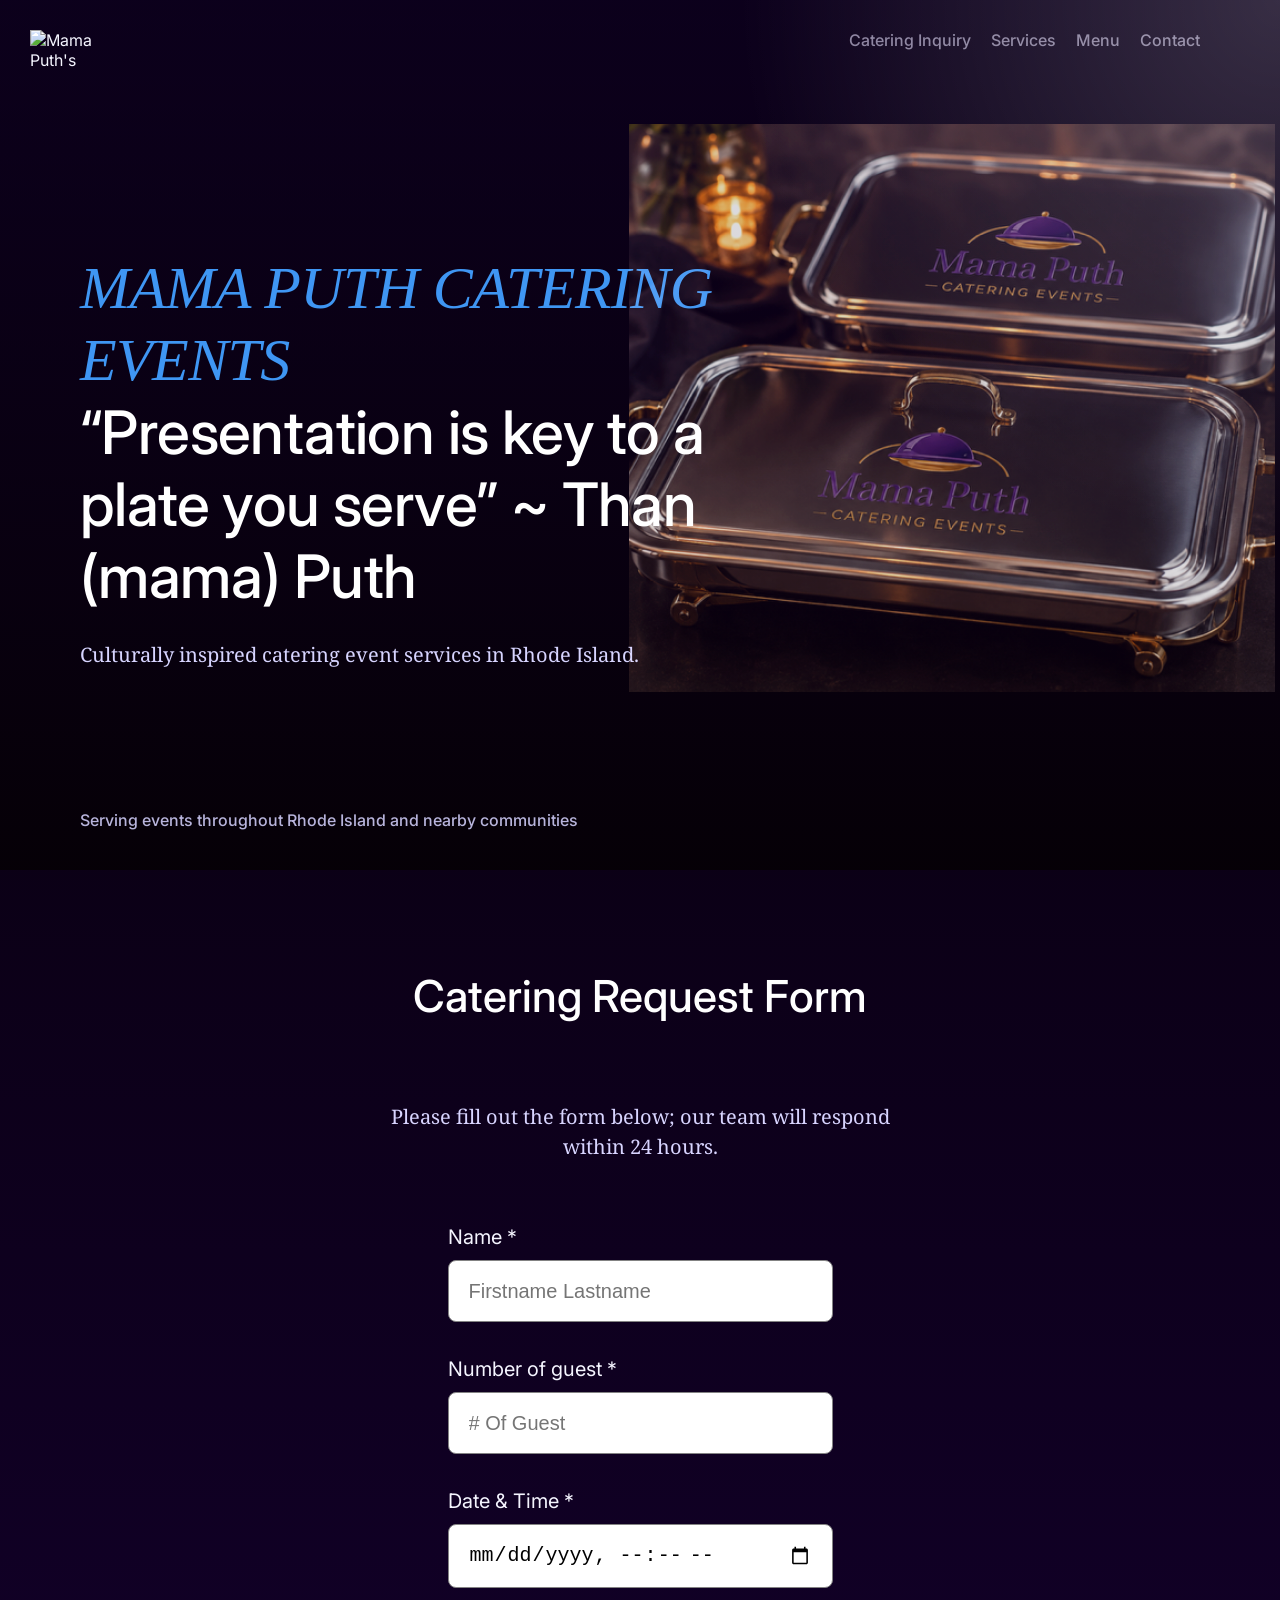
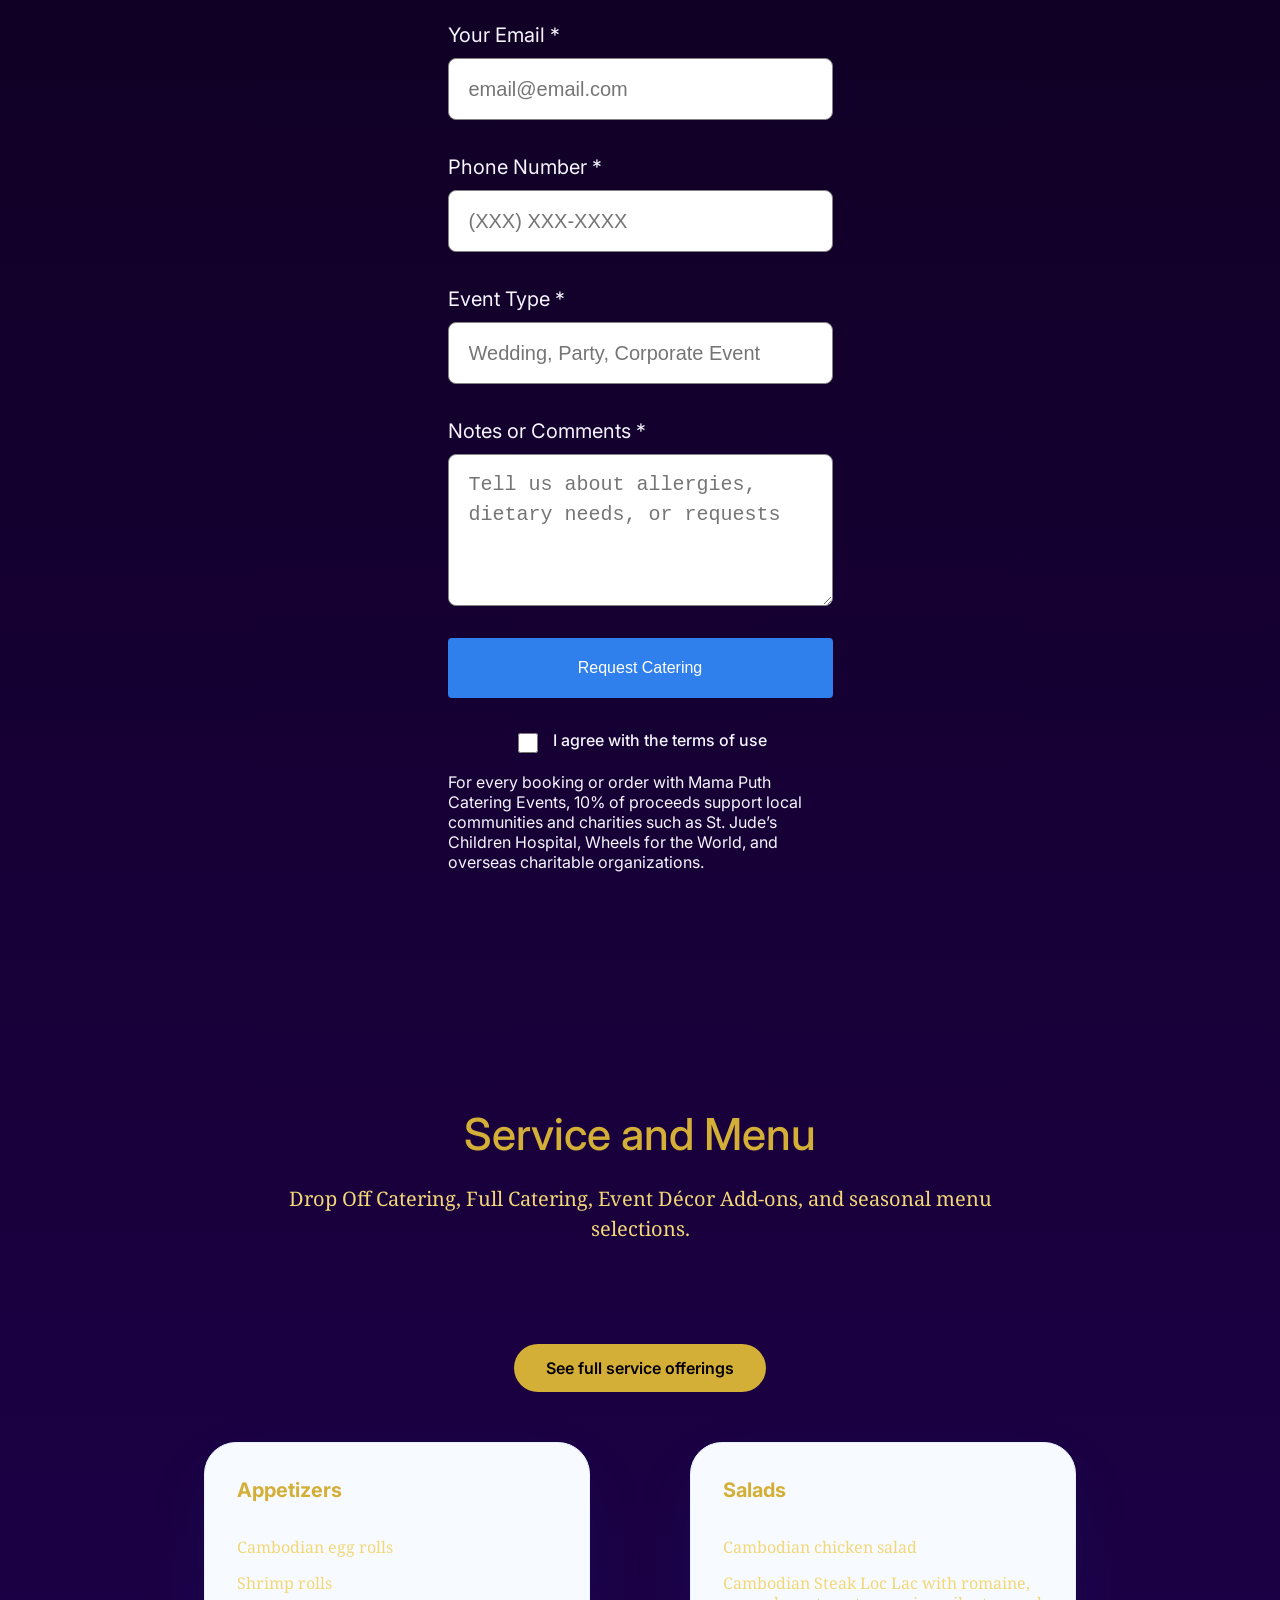
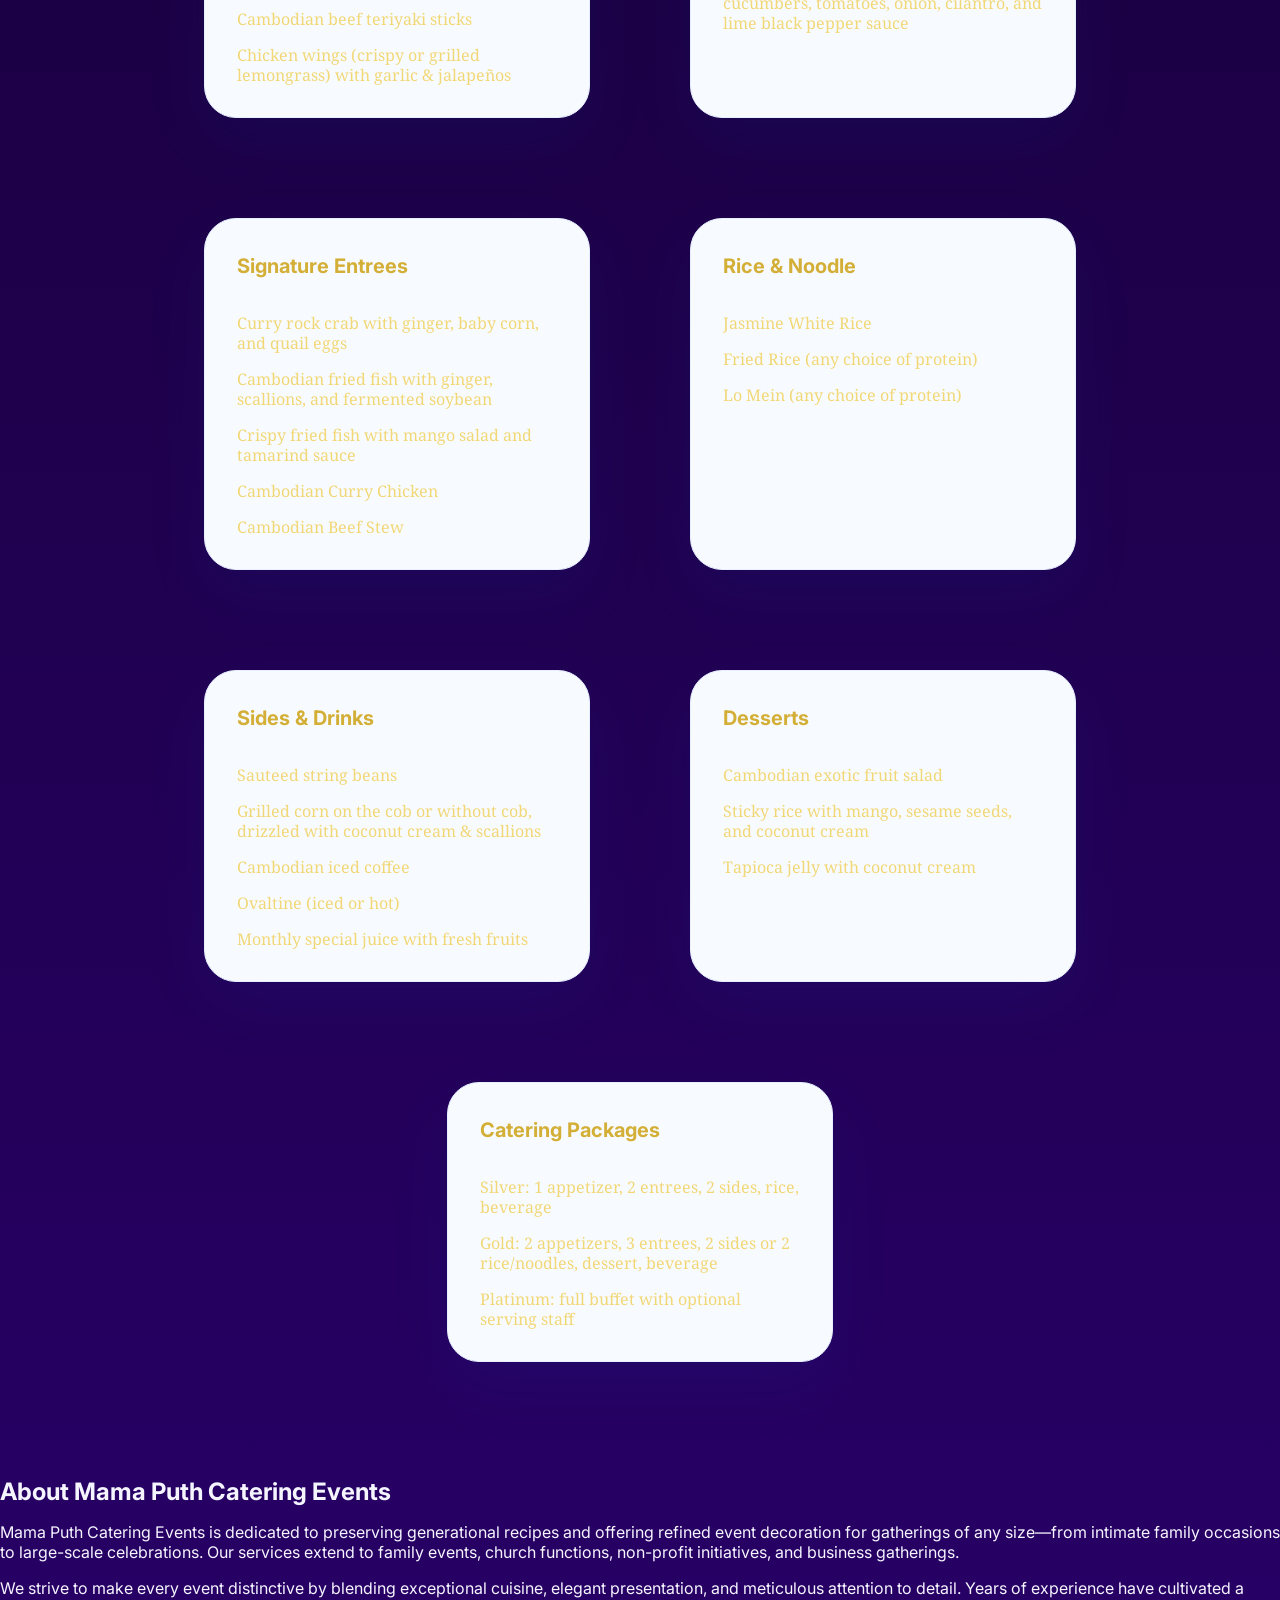
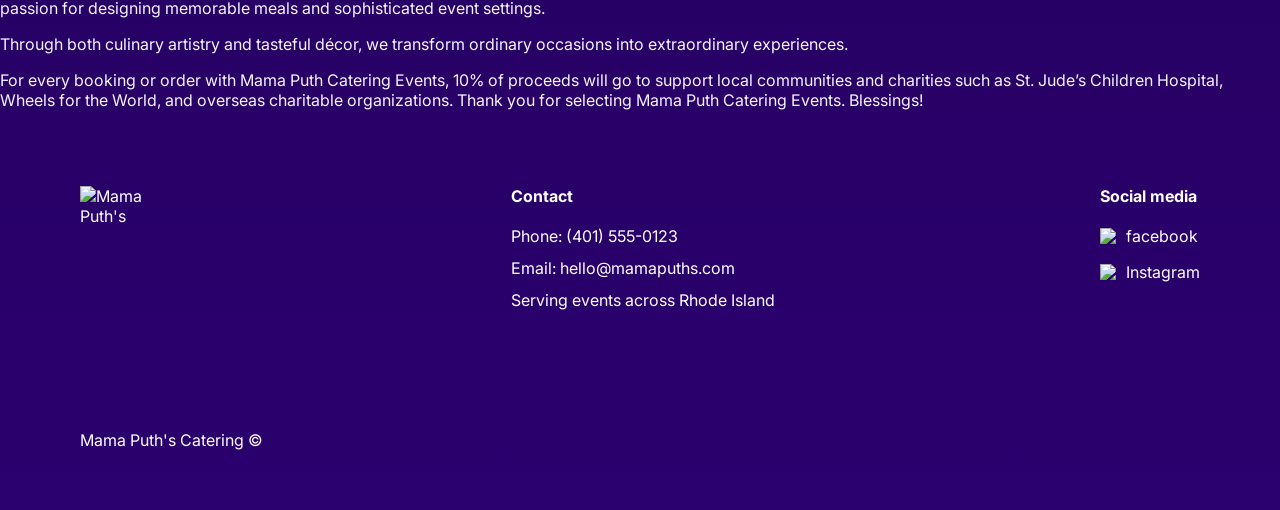
==== index.html @ 332cd084 "new commit" ====
<!doctype html>
<html lang="en">
  <head>
    <meta charset="UTF-8" />
    <meta name="viewport" content="width=device-width, initial-scale=1.0" />
    <title>Mama Puth's Catering</title>
    <meta name="author" content="Danna Malave" />
    <meta
      name="keywords"
      content="Cambodian catering, event catering, wedding catering, corporate catering, Rhode Island catering"
    />
    <meta
      name="description"
      content="Mama Puth's Catering provides authentic Cambodian catering for weddings, corporate events, and private celebrations in Rhode Island."
    />
    <link rel="stylesheet" href="./pages/index.css" />
    <link rel="shortcut icon" href="favicon.ico" type="image/x-icon" />
    <link rel="preconnect" href="https://fonts.googleapis.com" />
    <link rel="preconnect" href="https://fonts.gstatic.com" crossorigin />
    <link
      href="https://fonts.googleapis.com/css2?family=Inter:ital,opsz,wght@0,14..32,100..900;1,14..32,100..900&family=Noto+Serif:ital,wght@0,100..900;1,100..900&display=swap"
      rel="stylesheet"
    />
  </head>
  <body>
    <div class="page">
      <header class="header">
        <nav class="nav">
          <img
            src="./images/se_project_2_files/logo_coffeeshop_dark.svg"
            alt="Mama Puth's Catering logo"
            class="nav__logo"
          />
          <ul class="nav__links">
            <li>
              <a href="#orders" class="nav__link">Catering Inquiry</a>
            </li>
            <li>
              <a href="services.html" class="nav__link">Services</a>
            </li>
            <li>
              <a href="#menu" class="nav__link">Menu</a>
            </li>
            <li>
              <a href="#contacts" class="nav__link">Contact</a>
            </li>
          </ul>
        </nav>
        <h1 class="header__title">
          <span class="header__span-accent">MAMA PUTH CATERING EVENTS</span>
          “Presentation is key to a plate you serve” ~ Than (mama) Puth
        </h1>
        <p class="header__description">
          Culturally inspired catering event services in Rhode Island.
        </p>
        <img
          src="./images/steamtrays.png.png"
          alt="catering food trays"
          class="header__image"
        />
        <div class="header__footer">
          <p class="header__paragraph">
            Serving events throughout Rhode Island and nearby communities
          </p>
        </div>
      </header>

      <main>
        <section id="orders" class="order">
          <h2 class="order__title">Catering Request Form</h2>
          <p class="order__note">
            Please fill out the form below; our team will respond within 24
            hours.
          </p>
          <form class="order__form form">
            <fieldset class="form__fieldset">
              <label for="name" class="form__label">
                Name *
                <input
                  required
                  id="name"
                  type="text"
                  class="form__input"
                  placeholder="Firstname Lastname"
                />
              </label>
              <label for="number-of-guest" class="form__label">
                Number of guest *
                <input
                  required
                  id="number-of-guest"
                  type="number"
                  class="form__input"
                  min="1"
                  max="100"
                  placeholder="# Of Guest"
                />
              </label>
              <label for="date-time" class="form__label">
                Date & Time *
                <input
                  required
                  type="datetime-local"
                  class="form__input"
                  id="date-time"
                />
              </label>

              <label for="email" class="form__label">
                Your Email *
                <input
                  required
                  id="email"
                  type="email"
                  class="form__input"
                  placeholder="email@email.com"
                />
              </label>
              <label for="phone-number" class="form__label">
                Phone Number *
                <input
                  required
                  id="phone-number"
                  type="tel"
                  class="form__input"
                  placeholder="(XXX) XXX-XXXX"
                />
              </label>
              <label for="event-type" class="form__label">
                Event Type *
                <input
                  required
                  type="text"
                  class="form__input"
                  id="event-type"
                  placeholder="Wedding, Party, Corporate Event"
                />
              </label>
              <label for="notes-or-comments" class="form__label">
                Notes or Comments *
                <textarea
                  required
                  id="notes-or-comments"
                  class="form__input"
                  rows="4"
                  placeholder="Tell us about allergies, dietary needs, or requests"
                ></textarea>
              </label>
            </fieldset>
            <button type="submit" class="form__button">Request Catering</button>
            <label class="form__label form__label_type_checkbox">
              <input required type="checkbox" class="form__checkbox" />
              I agree with the terms of use
            </label>
            <p class="form__note">
              For every booking or order with Mama Puth Catering Events, 10% of
              proceeds support local communities and charities such as St.
              Jude’s Children Hospital, Wheels for the World, and overseas
              charitable organizations.
            </p>
          </form>
        </section>
        <section id="menu" class="menu">
          <h2 class="menu__title">Service and Menu</h2>
          <p class="menu__subtitle">
            Drop Off Catering, Full Catering, Event Décor Add-ons, and seasonal
            menu selections.
          </p>
          <a href="services.html" class="menu__link"
            >See full service offerings</a
          >
          <ul class="menu__cards">
            <li class="card">
              <h3 class="card__title">Appetizers</h3>
              <ul class="card__list">
                <li class="card__list-item">Cambodian egg rolls</li>
                <li class="card__list-item">Shrimp rolls</li>
                <li class="card__list-item">Cambodian beef teriyaki sticks</li>
                <li class="card__list-item">
                  Chicken wings (crispy or grilled lemongrass) with garlic &
                  jalapeños
                </li>
              </ul>
            </li>
            <li class="card">
              <h3 class="card__title">Salads</h3>
              <ul class="card__list">
                <li class="card__list-item">Cambodian chicken salad</li>
                <li class="card__list-item">
                  Cambodian Steak Loc Lac with romaine, cucumbers, tomatoes,
                  onion, cilantro, and lime black pepper sauce
                </li>
              </ul>
            </li>
            <li class="card">
              <h3 class="card__title">Signature Entrees</h3>
              <ul class="card__list">
                <li class="card__list-item">
                  Curry rock crab with ginger, baby corn, and quail eggs
                </li>
                <li class="card__list-item">
                  Cambodian fried fish with ginger, scallions, and fermented
                  soybean
                </li>
                <li class="card__list-item">
                  Crispy fried fish with mango salad and tamarind sauce
                </li>
                <li class="card__list-item">Cambodian Curry Chicken</li>
                <li class="card__list-item">Cambodian Beef Stew</li>
              </ul>
            </li>
            <li class="card">
              <h3 class="card__title">Rice & Noodle</h3>
              <ul class="card__list">
                <li class="card__list-item">Jasmine White Rice</li>
                <li class="card__list-item">
                  Fried Rice (any choice of protein)
                </li>
                <li class="card__list-item">Lo Mein (any choice of protein)</li>
              </ul>
            </li>
            <li class="card">
              <h3 class="card__title">Sides & Drinks</h3>
              <ul class="card__list">
                <li class="card__list-item">Sauteed string beans</li>
                <li class="card__list-item">
                  Grilled corn on the cob or without cob, drizzled with coconut
                  cream & scallions
                </li>
                <li class="card__list-item">Cambodian iced coffee</li>
                <li class="card__list-item">Ovaltine (iced or hot)</li>
                <li class="card__list-item">
                  Monthly special juice with fresh fruits
                </li>
              </ul>
            </li>
            <li class="card">
              <h3 class="card__title">Desserts</h3>
              <ul class="card__list">
                <li class="card__list-item">Cambodian exotic fruit salad</li>
                <li class="card__list-item">
                  Sticky rice with mango, sesame seeds, and coconut cream
                </li>
                <li class="card__list-item">
                  Tapioca jelly with coconut cream
                </li>
              </ul>
            </li>
            <li class="card">
              <h3 class="card__title">Catering Packages</h3>
              <ul class="card__list">
                <li class="card__list-item">
                  Silver: 1 appetizer, 2 entrees, 2 sides, rice, beverage
                </li>
                <li class="card__list-item">
                  Gold: 2 appetizers, 3 entrees, 2 sides or 2 rice/noodles,
                  dessert, beverage
                </li>
                <li class="card__list-item">
                  Platinum: full buffet with optional serving staff
                </li>
              </ul>
            </li>
          </ul>
        </section>
        <section class="about">
          <h2 class="about__title">About Mama Puth Catering Events</h2>
          <div class="about__content">
            <p class="about__paragraph">
              Mama Puth Catering Events is dedicated to preserving generational
              recipes and offering refined event decoration for gatherings of
              any size—from intimate family occasions to large-scale
              celebrations. Our services extend to family events, church
              functions, non-profit initiatives, and business gatherings.
            </p>
            <p class="about__paragraph">
              We strive to make every event distinctive by blending exceptional
              cuisine, elegant presentation, and meticulous attention to detail.
              Years of experience have cultivated a passion for designing
              memorable meals and sophisticated event settings.
            </p>
            <p class="about__paragraph">
              Through both culinary artistry and tasteful décor, we transform
              ordinary occasions into extraordinary experiences.
            </p>
            <p class="about__paragraph">
              For every booking or order with Mama Puth Catering Events, 10% of
              proceeds will go to support local communities and charities such
              as St. Jude’s Children Hospital, Wheels for the World, and
              overseas charitable organizations. Thank you for selecting Mama
              Puth Catering Events. Blessings!
            </p>
          </div>
          <div class="about__circle"></div>
          <div class="about__circle about__circle_animation_blurred"></div>
        </section>
      </main>
      <footer id="contacts" class="footer">
        <div class="footer__content">
          <img
            src="./images/se_project_2_files/logo_coffeeshop_light.svg"
            alt="Mama Puth's Catering logo"
            class="footer__logo"
          />
          <div class="footer__column">
            <h3 class="footer__column-heading">Contact</h3>
            <p class="footer__paragraph">Phone: (401) 555-0123</p>
            <p class="footer__paragraph">Email: hello@mamapuths.com</p>
            <p class="footer__paragraph">Serving events across Rhode Island</p>
          </div>
          <div class="footer__column">
            <h3 class="footer__column-heading">Social media</h3>
            <ul class="footer__list">
              <li class="footer__list-item">
                <a href="#" class="footer__social-link"
                  ><img
                    src="./images/se_project_2_files/facebook_white.svg"
                    alt="facebook icon"
                    class="footer__social-icon"
                  />facebook</a
                >
              </li>
              <li class="footer__list-item">
                <a href="#" class="footer__social-link"
                  ><img
                    src="./images/se_project_2_files/instagram_white.svg"
                    alt="Instagram icon"
                    class="footer__social-icon"
                  />Instagram</a
                >
              </li>
            </ul>
          </div>
        </div>
        <p class="footer__copyright">Mama Puth's Catering &copy;</p>
      </footer>
    </div>
  </body>
</html>
---- pages/index.css ----
@import url(../vendor/normalize.css);
@import url(../blocks/page.css);
@import url(../blocks/header.css);
@import url(../blocks/nav.css);
@import url(../blocks/recipes.css);
@import url(../blocks/order.css);
@import url(../blocks/form.css);
@import url(../blocks/menu.css);
@import url(../blocks/card.css);
@import url(../blocks/about.css);
@import url(../blocks/footer.css);
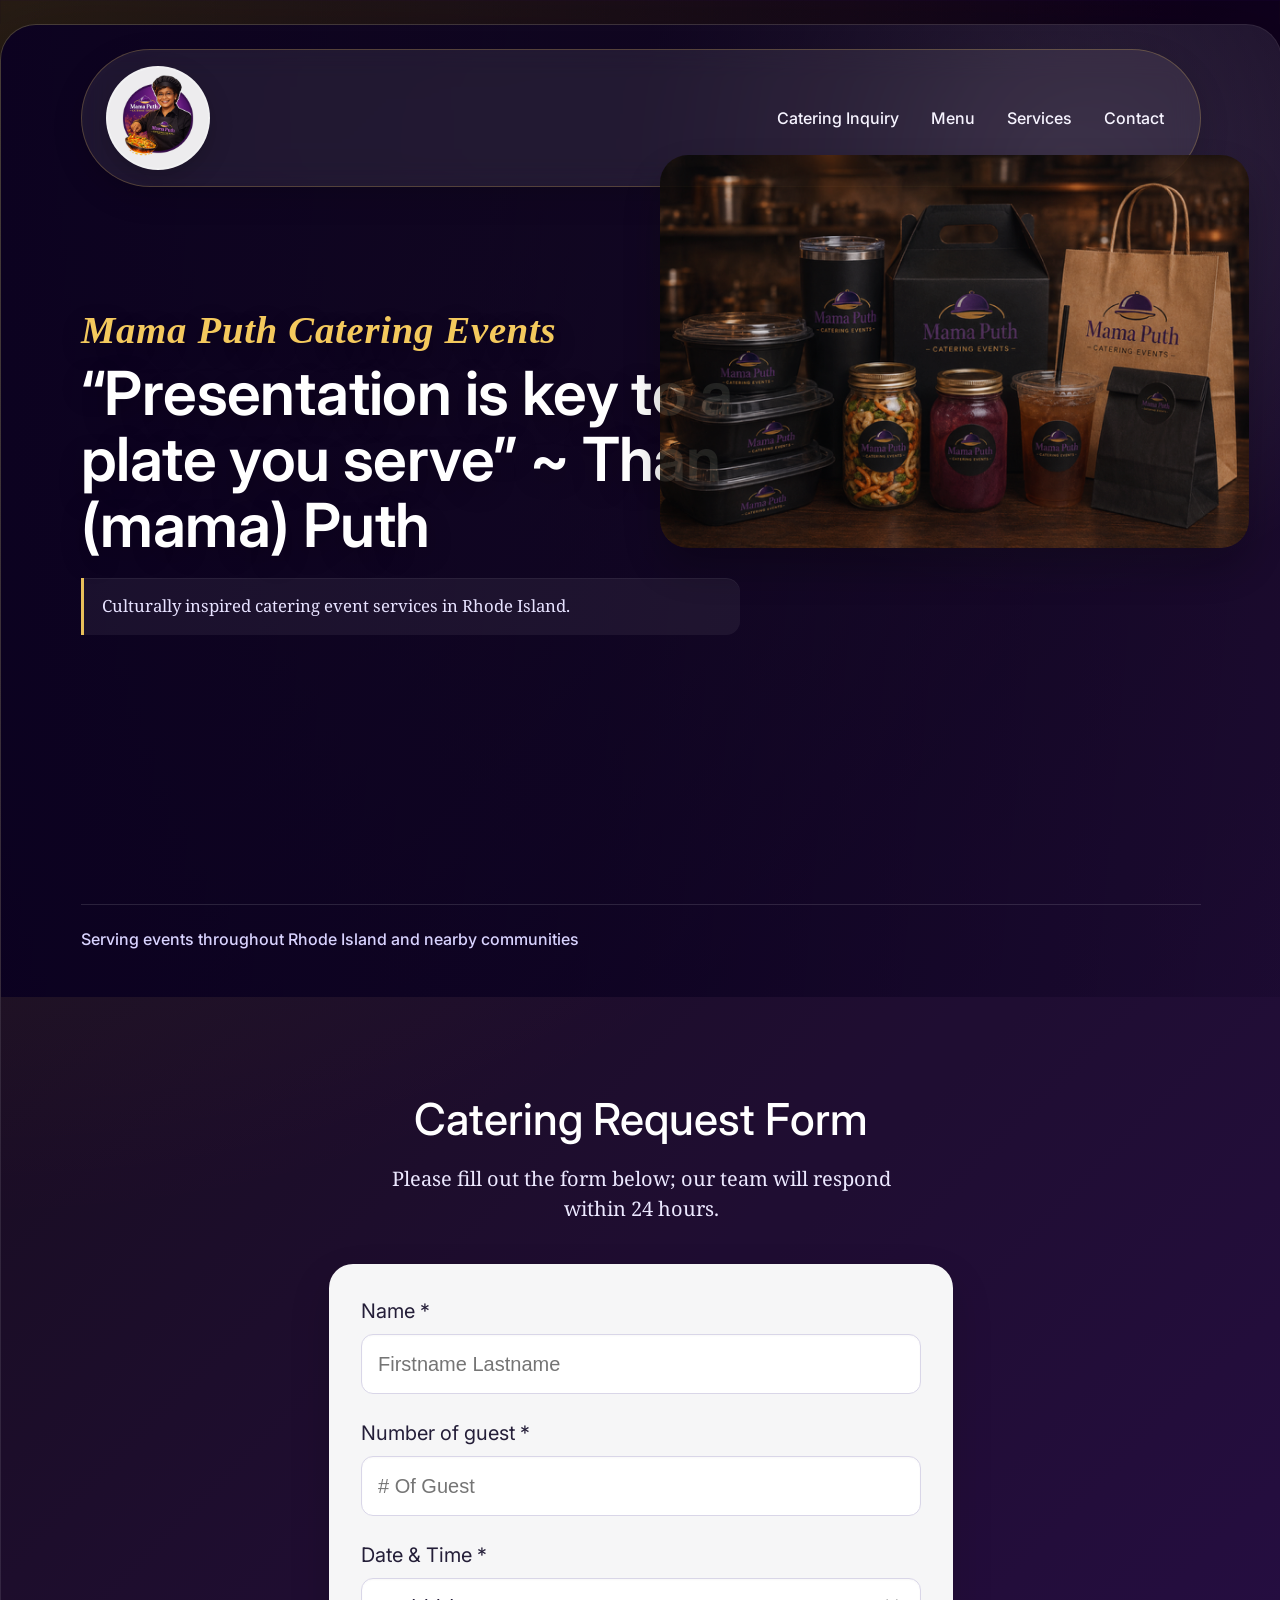
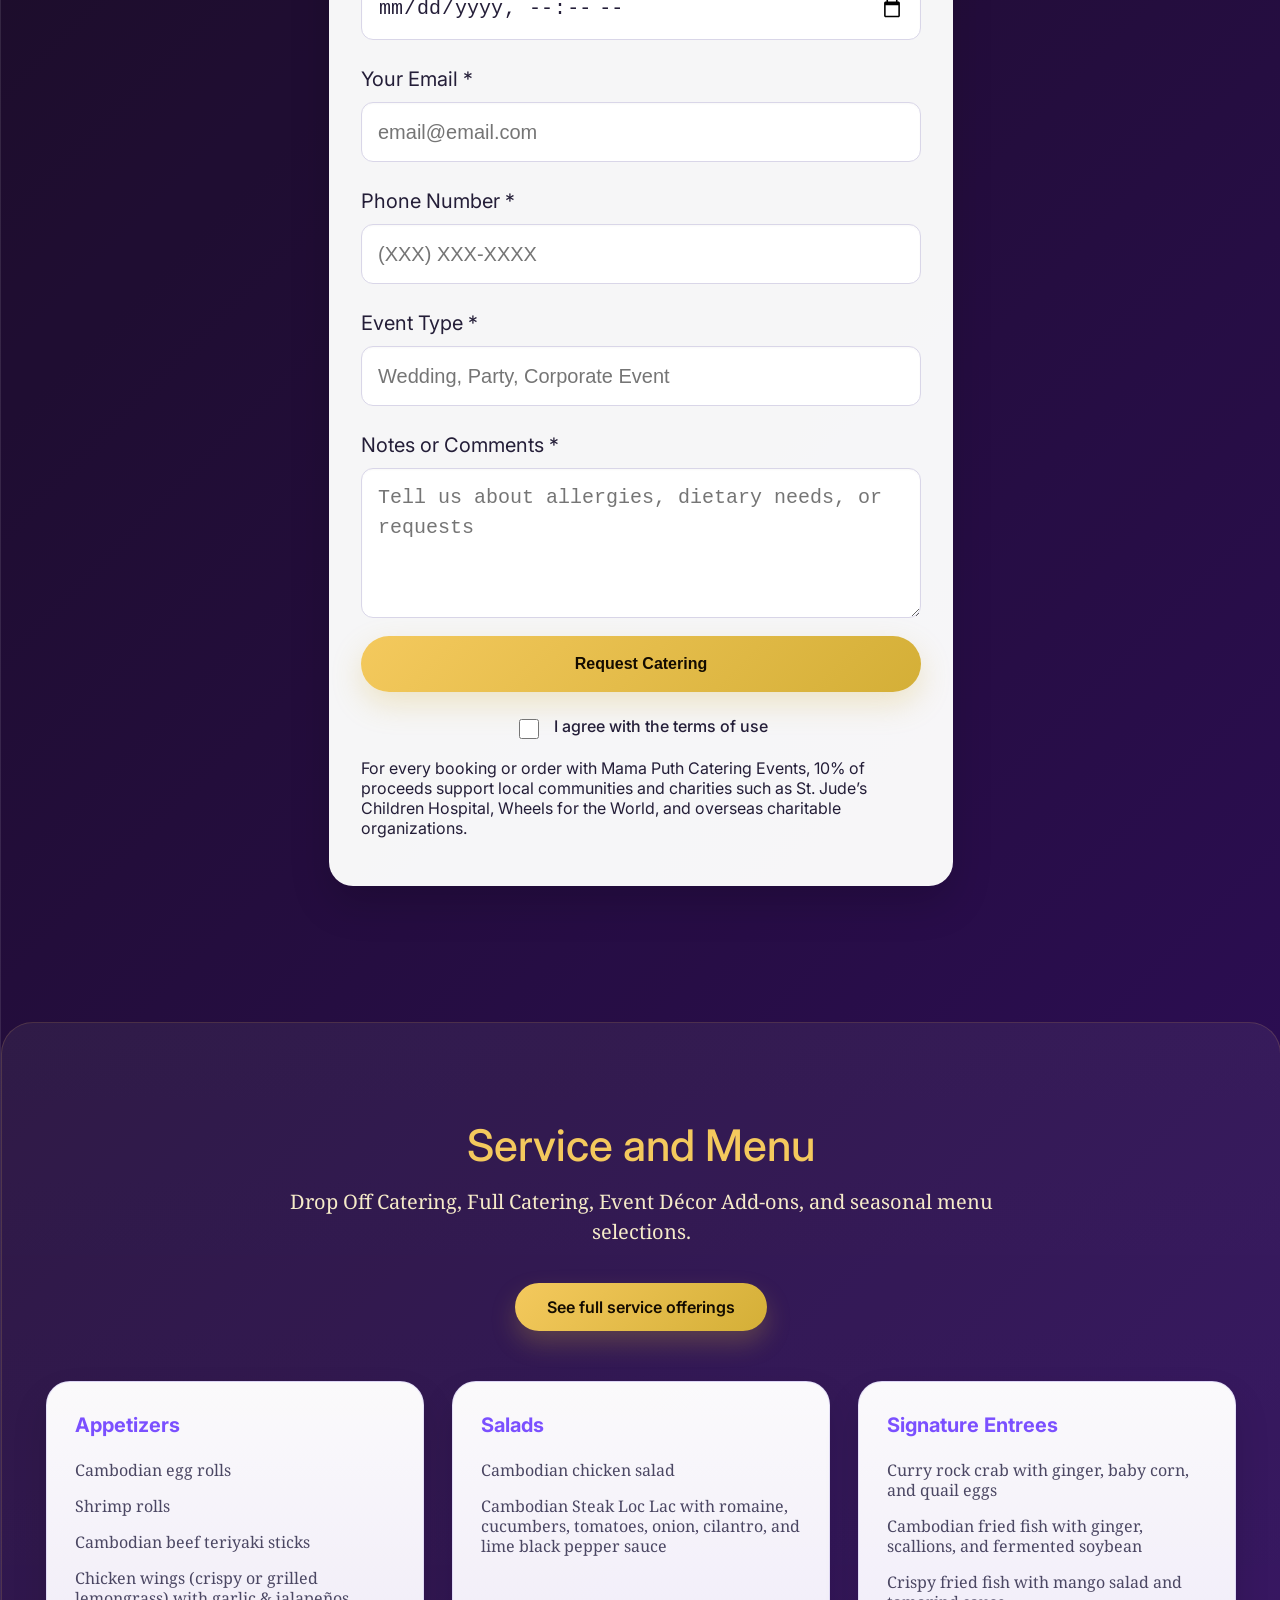
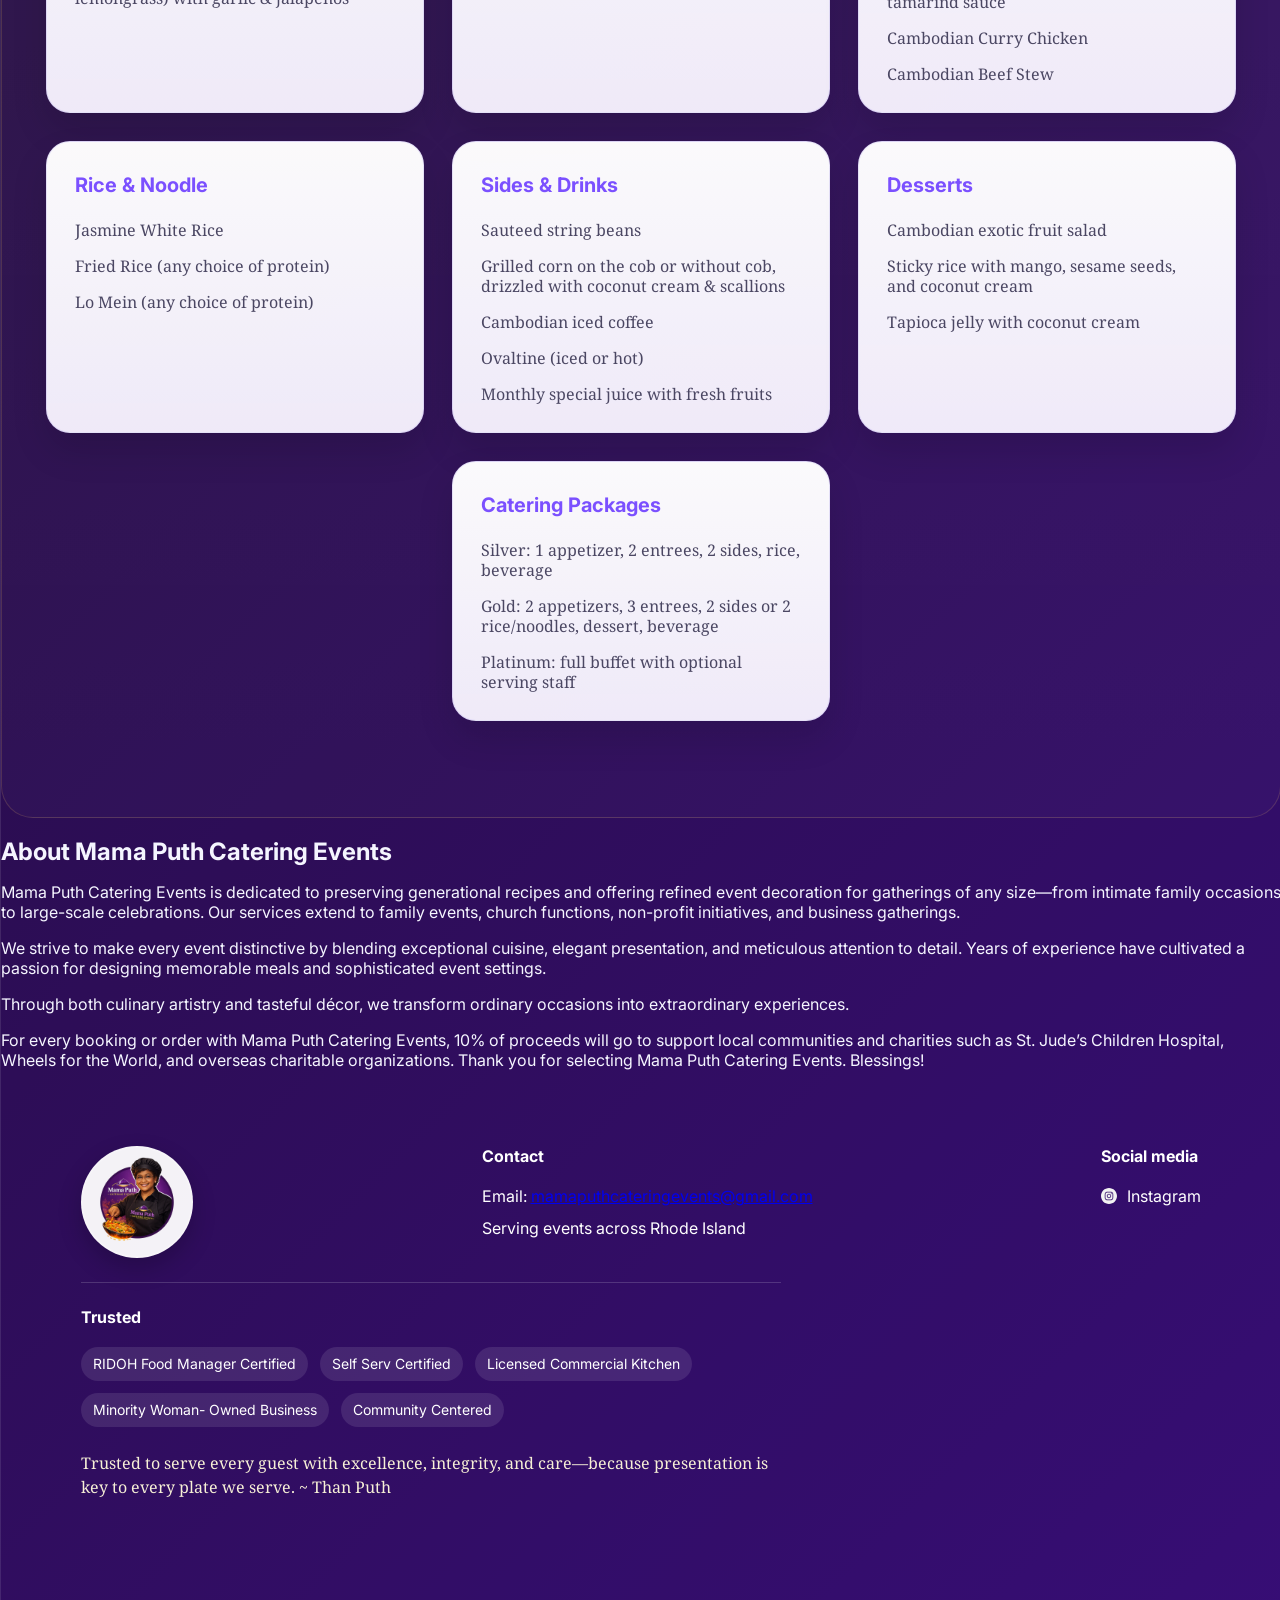
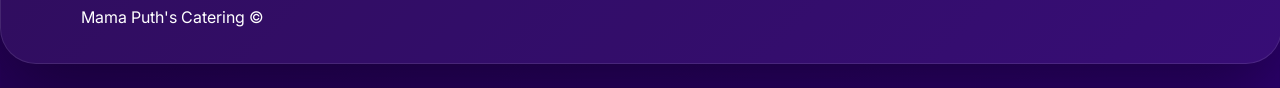
==== commit 7ee4549b: "Update catering page styling and inquiry form" ====
--- a/index.html
+++ b/index.html
@@ -14,7 +14,7 @@
       content="Mama Puth's Catering provides authentic Cambodian catering for weddings, corporate events, and private celebrations in Rhode Island."
     />
     <link rel="stylesheet" href="./pages/index.css" />
-    <link rel="shortcut icon" href="favicon.ico" type="image/x-icon" />
+    <link rel="icon" href="./images/mamaicon.png" type="image/png" />
     <link rel="preconnect" href="https://fonts.googleapis.com" />
     <link rel="preconnect" href="https://fonts.gstatic.com" crossorigin />
     <link
@@ -27,7 +27,7 @@
       <header class="header">
         <nav class="nav">
           <img
-            src="./images/se_project_2_files/logo_coffeeshop_dark.svg"
+            src="./images/mamaicon.png"
             alt="Mama Puth's Catering logo"
             class="nav__logo"
           />
@@ -36,10 +36,10 @@
               <a href="#orders" class="nav__link">Catering Inquiry</a>
             </li>
             <li>
+              <a href="#menu" class="nav__link">Menu</a>
+            </li>
+            <li>
               <a href="services.html" class="nav__link">Services</a>
-            </li>
-            <li>
-              <a href="#menu" class="nav__link">Menu</a>
             </li>
             <li>
               <a href="#contacts" class="nav__link">Contact</a>
@@ -47,15 +47,15 @@
           </ul>
         </nav>
         <h1 class="header__title">
-          <span class="header__span-accent">MAMA PUTH CATERING EVENTS</span>
+          <span class="header__span-accent">Mama Puth Catering Events</span>
           “Presentation is key to a plate you serve” ~ Than (mama) Puth
         </h1>
         <p class="header__description">
           Culturally inspired catering event services in Rhode Island.
         </p>
         <img
-          src="./images/steamtrays.png.png"
-          alt="catering food trays"
+          src="./images/containers.png.png"
+          alt="catering food containers"
           class="header__image"
         />
         <div class="header__footer">
@@ -72,13 +72,22 @@
             Please fill out the form below; our team will respond within 24
             hours.
           </p>
-          <form class="order__form form">
+          <form
+            class="order__form form"
+            action="https://formsubmit.co/mamaputhcateringevents@gmail.com"
+            method="POST"
+            enctype="multipart/form-data"
+          >
+            <input type="hidden" name="_subject" value="New Catering Inquiry" />
+            <input type="hidden" name="_captcha" value="false" />
+            <input type="hidden" name="_template" value="table" />
             <fieldset class="form__fieldset">
               <label for="name" class="form__label">
                 Name *
                 <input
                   required
                   id="name"
+                  name="name"
                   type="text"
                   class="form__input"
                   placeholder="Firstname Lastname"
@@ -89,6 +98,7 @@
                 <input
                   required
                   id="number-of-guest"
+                  name="guests"
                   type="number"
                   class="form__input"
                   min="1"
@@ -103,6 +113,7 @@
                   type="datetime-local"
                   class="form__input"
                   id="date-time"
+                  name="date_time"
                 />
               </label>
 
@@ -111,6 +122,7 @@
                 <input
                   required
                   id="email"
+                  name="email"
                   type="email"
                   class="form__input"
                   placeholder="email@email.com"
@@ -121,6 +133,7 @@
                 <input
                   required
                   id="phone-number"
+                  name="phone"
                   type="tel"
                   class="form__input"
                   placeholder="(XXX) XXX-XXXX"
@@ -133,6 +146,7 @@
                   type="text"
                   class="form__input"
                   id="event-type"
+                  name="event_type"
                   placeholder="Wedding, Party, Corporate Event"
                 />
               </label>
@@ -141,6 +155,7 @@
                 <textarea
                   required
                   id="notes-or-comments"
+                  name="notes"
                   class="form__input"
                   rows="4"
                   placeholder="Tell us about allergies, dietary needs, or requests"
@@ -298,32 +313,31 @@
       <footer id="contacts" class="footer">
         <div class="footer__content">
           <img
-            src="./images/se_project_2_files/logo_coffeeshop_light.svg"
+            src="./images/mamaicon.png"
             alt="Mama Puth's Catering logo"
             class="footer__logo"
           />
           <div class="footer__column">
             <h3 class="footer__column-heading">Contact</h3>
-            <p class="footer__paragraph">Phone: (401) 555-0123</p>
-            <p class="footer__paragraph">Email: hello@mamapuths.com</p>
+            <p class="footer__paragraph">
+              Email:
+              <a href="mailto:mamaputhcateringevents@gmail.com"
+                >mamaputhcateringevents@gmail.com</a
+              >
+            </p>
             <p class="footer__paragraph">Serving events across Rhode Island</p>
           </div>
           <div class="footer__column">
             <h3 class="footer__column-heading">Social media</h3>
             <ul class="footer__list">
               <li class="footer__list-item">
-                <a href="#" class="footer__social-link"
+                <a
+                  href="https://www.instagram.com/mamaputhcatering/"
+                  target="_blank"
+                  rel="noopener noreferrer"
+                  class="footer__social-link"
                   ><img
-                    src="./images/se_project_2_files/facebook_white.svg"
-                    alt="facebook icon"
-                    class="footer__social-icon"
-                  />facebook</a
-                >
-              </li>
-              <li class="footer__list-item">
-                <a href="#" class="footer__social-link"
-                  ><img
-                    src="./images/se_project_2_files/instagram_white.svg"
+                    src="./images/instagram_white.svg"
                     alt="Instagram icon"
                     class="footer__social-icon"
                   />Instagram</a
@@ -332,6 +346,21 @@
             </ul>
           </div>
         </div>
+        <div class="footer__trust">
+          <h3 class="footer__column-heading">Trusted</h3>
+          <ul class="footer__trust-list">
+            <li class="footer__trust-item">RIDOH Food Manager Certified</li>
+            <li class="footer__trust-item">Self Serv Certified</li>
+            <li class="footer__trust-item">Licensed Commercial Kitchen</li>
+            <li class="footer__trust-item">Minority Woman- Owned Business</li>
+            <li class="footer__trust-item">Community Centered</li>
+          </ul>
+          <p class="footer__quote">
+            Trusted to serve every guest with excellence, integrity, and
+            care—because presentation is key to every plate we serve. ~ Than
+            Puth
+          </p>
+        </div>
         <p class="footer__copyright">Mama Puth's Catering &copy;</p>
       </footer>
     </div>
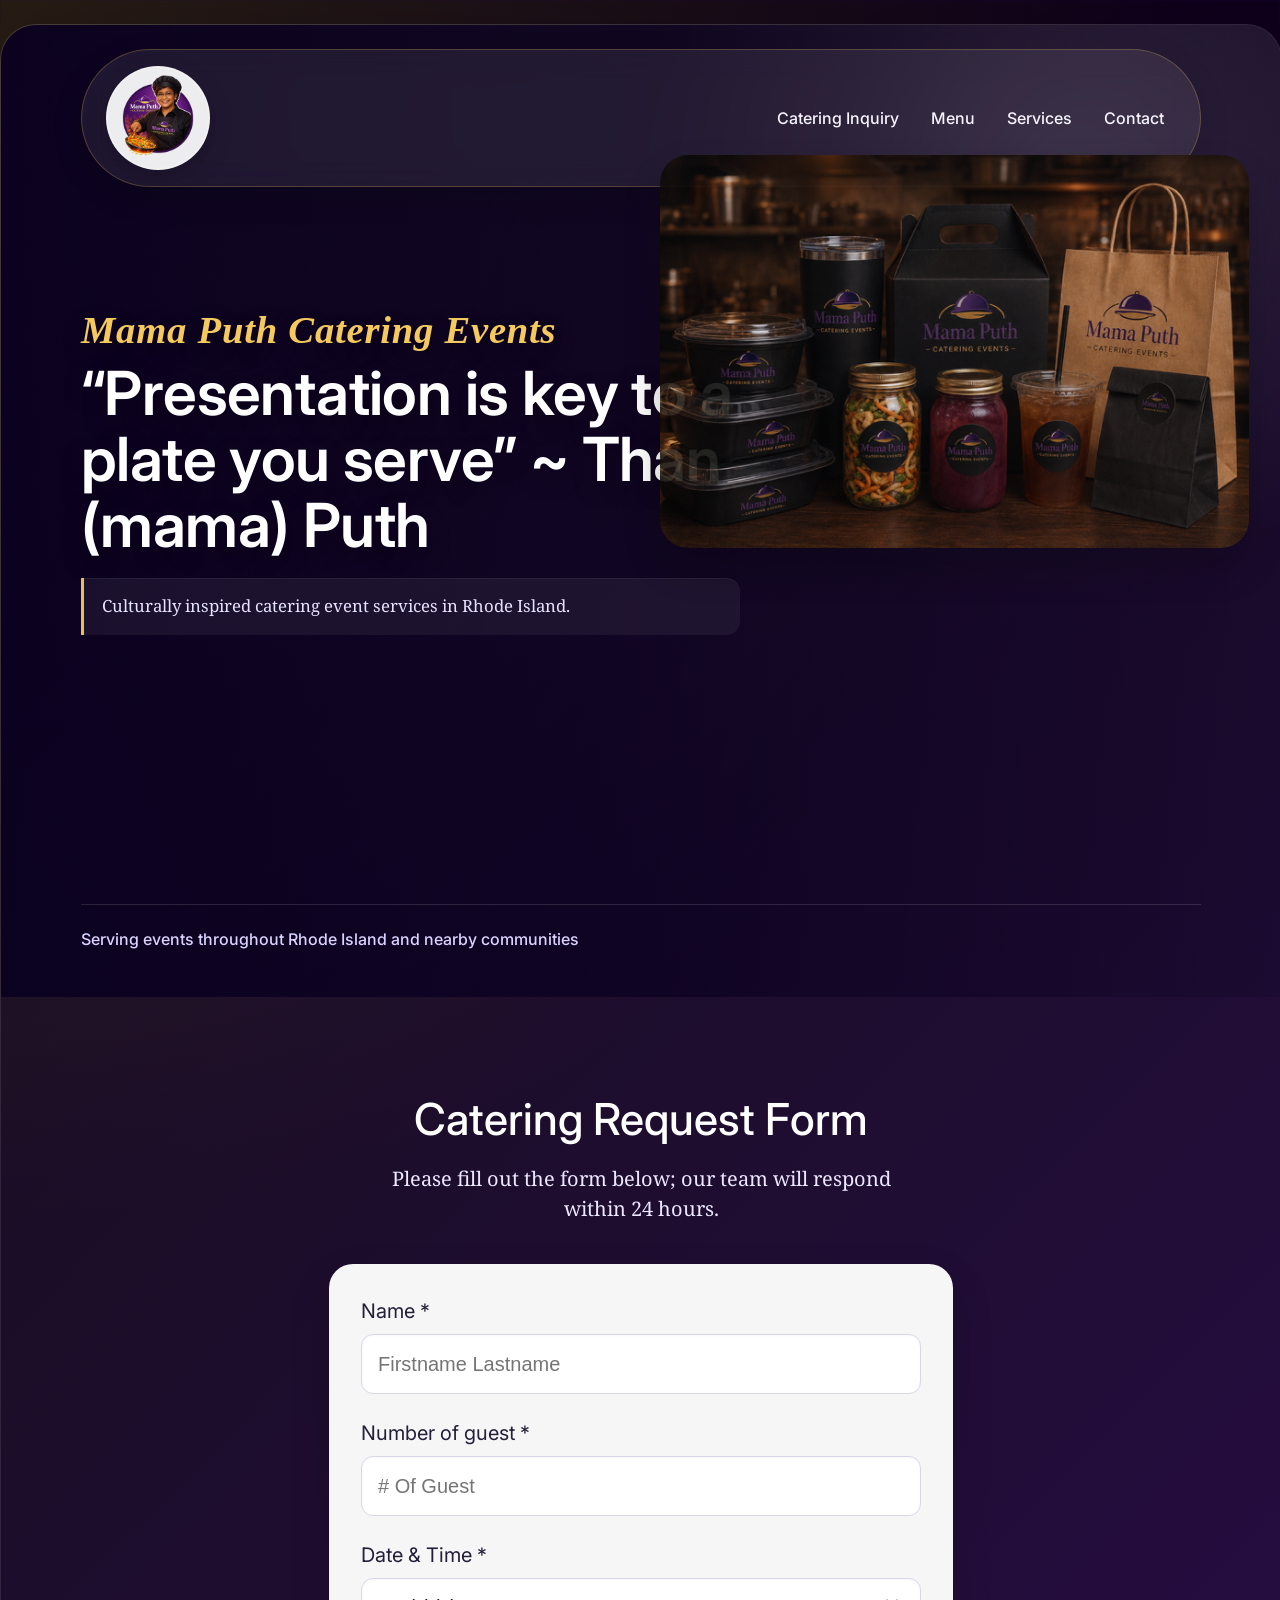
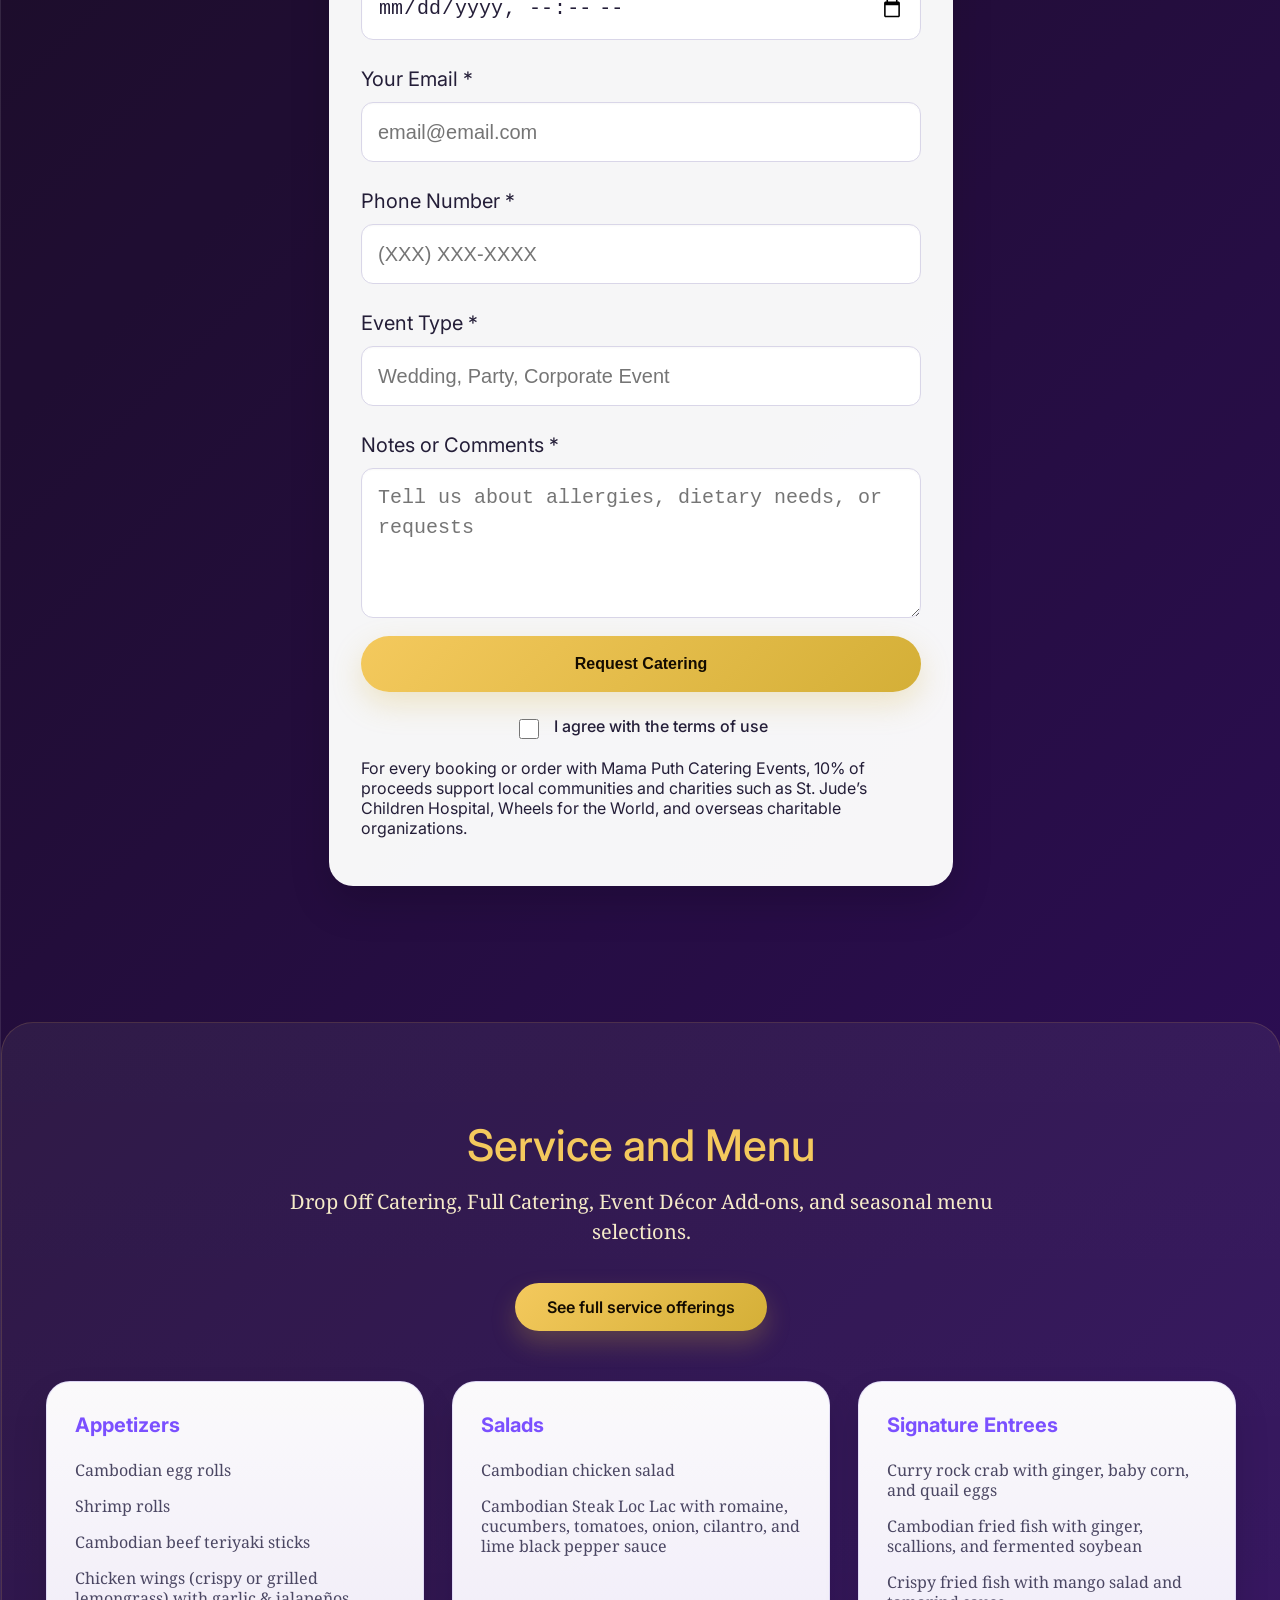
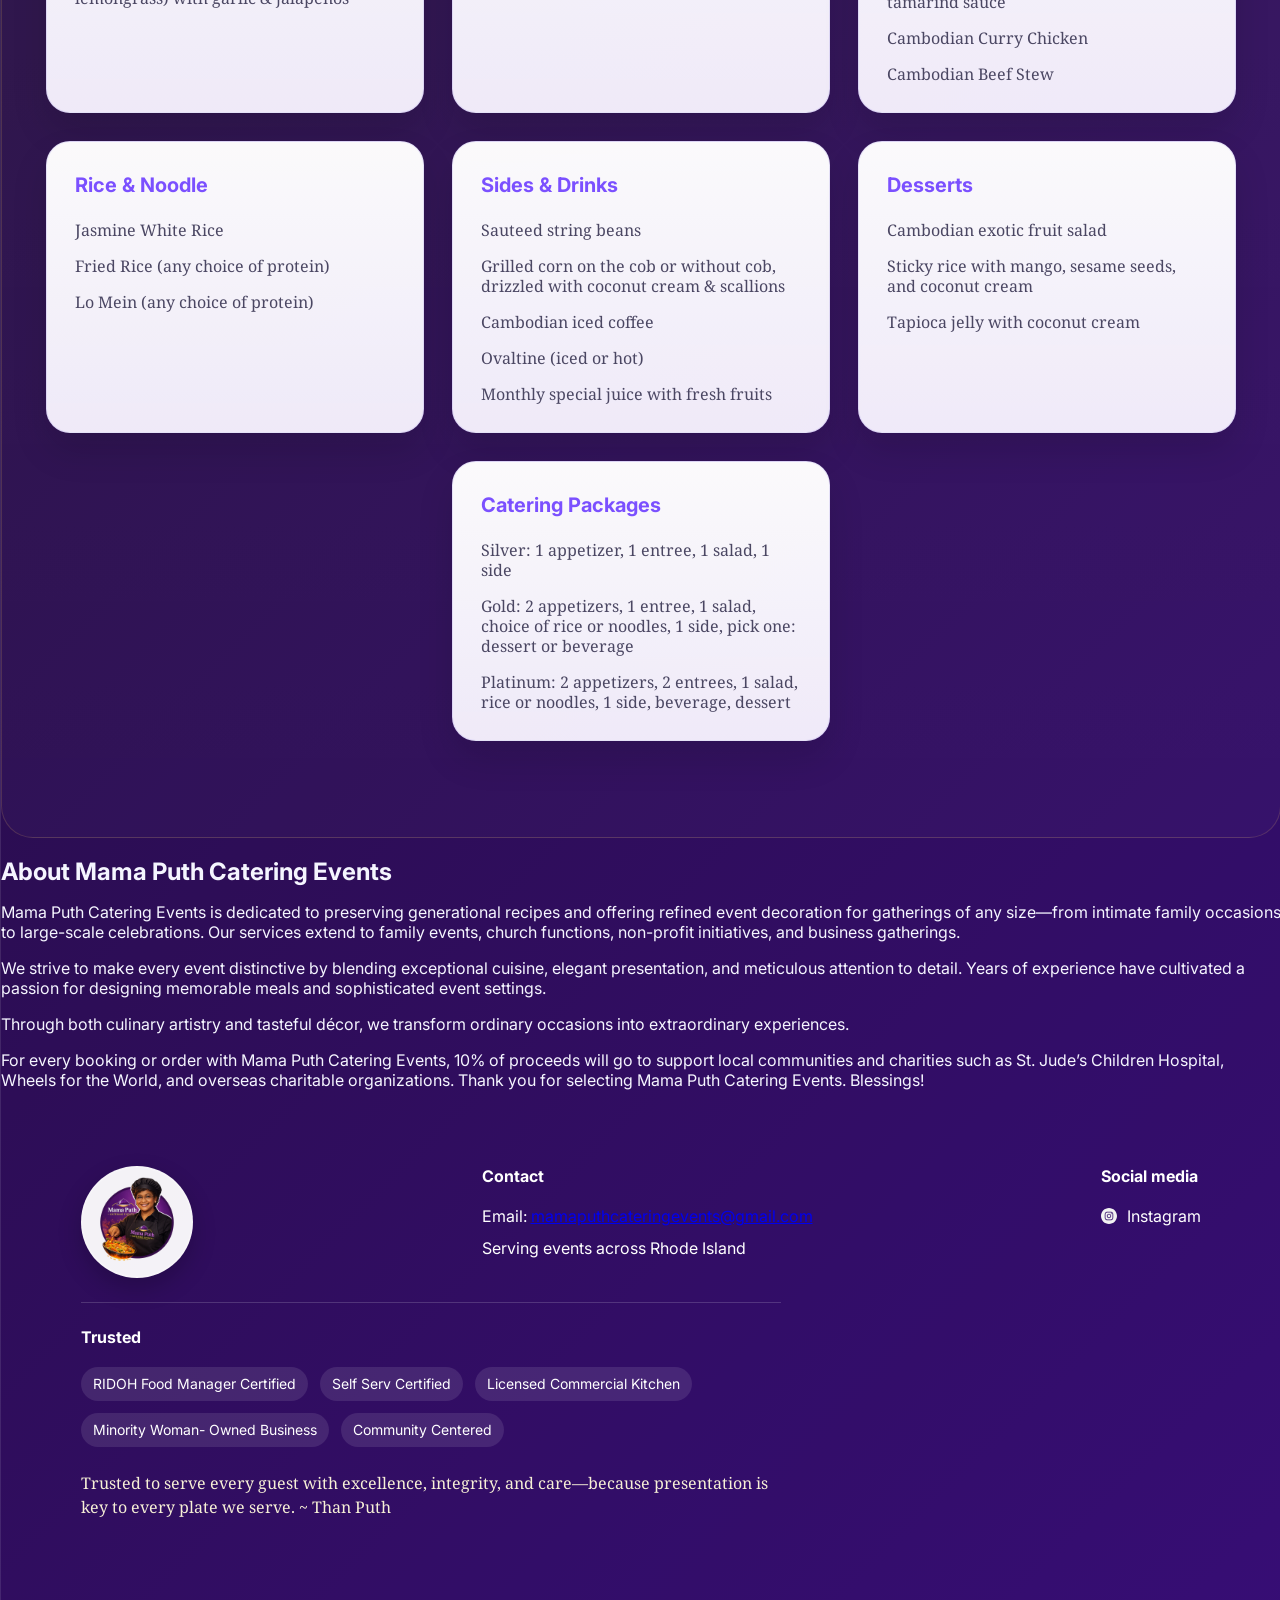
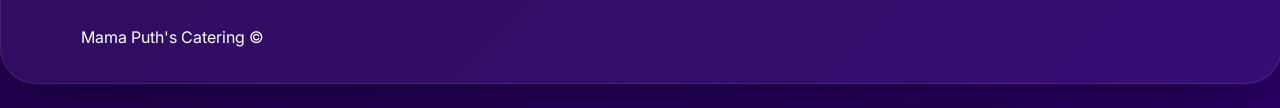
==== commit 0892c783: "Update catering package offerings" ====
--- a/index.html
+++ b/index.html
@@ -265,14 +265,15 @@
               <h3 class="card__title">Catering Packages</h3>
               <ul class="card__list">
                 <li class="card__list-item">
-                  Silver: 1 appetizer, 2 entrees, 2 sides, rice, beverage
-                </li>
-                <li class="card__list-item">
-                  Gold: 2 appetizers, 3 entrees, 2 sides or 2 rice/noodles,
-                  dessert, beverage
-                </li>
-                <li class="card__list-item">
-                  Platinum: full buffet with optional serving staff
+                  Silver: 1 appetizer, 1 entree, 1 salad, 1 side
+                </li>
+                <li class="card__list-item">
+                  Gold: 2 appetizers, 1 entree, 1 salad, choice of rice or
+                  noodles, 1 side, pick one: dessert or beverage
+                </li>
+                <li class="card__list-item">
+                  Platinum: 2 appetizers, 2 entrees, 1 salad, rice or noodles, 1
+                  side, beverage, dessert
                 </li>
               </ul>
             </li>
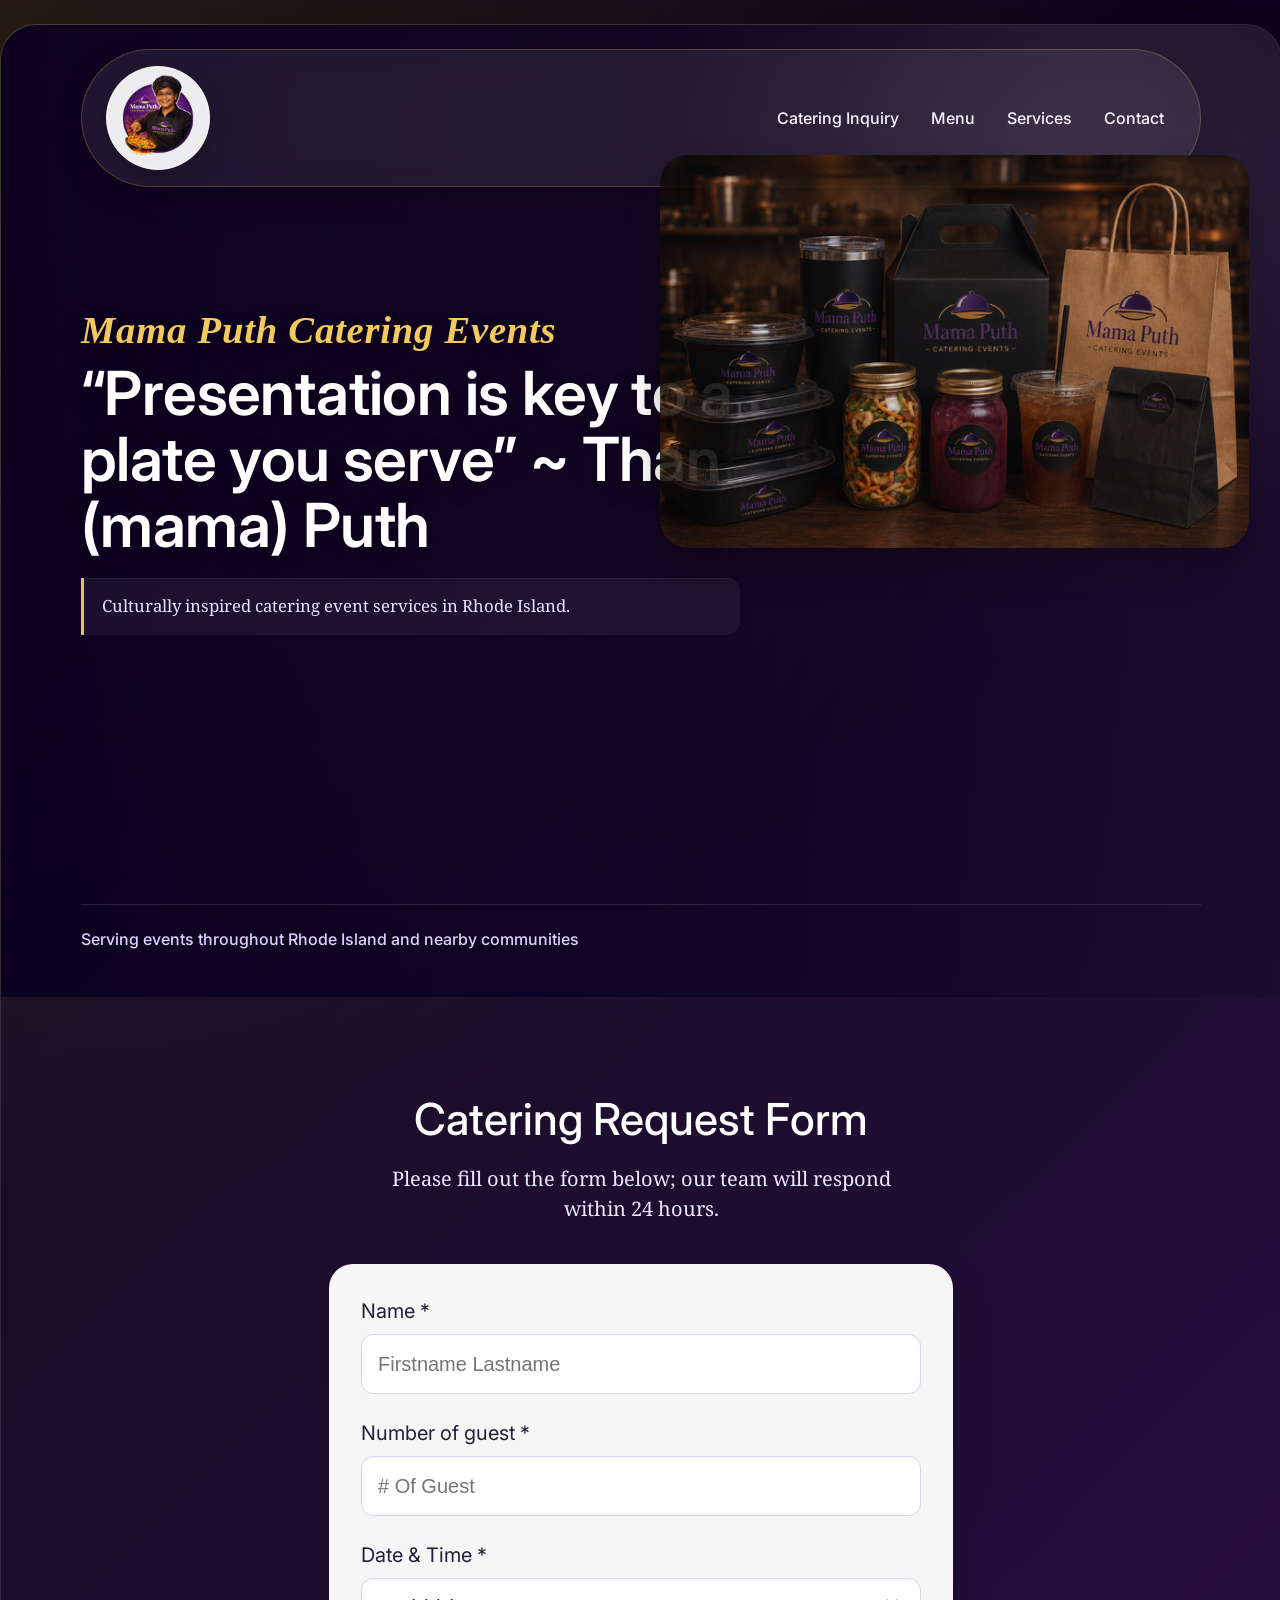
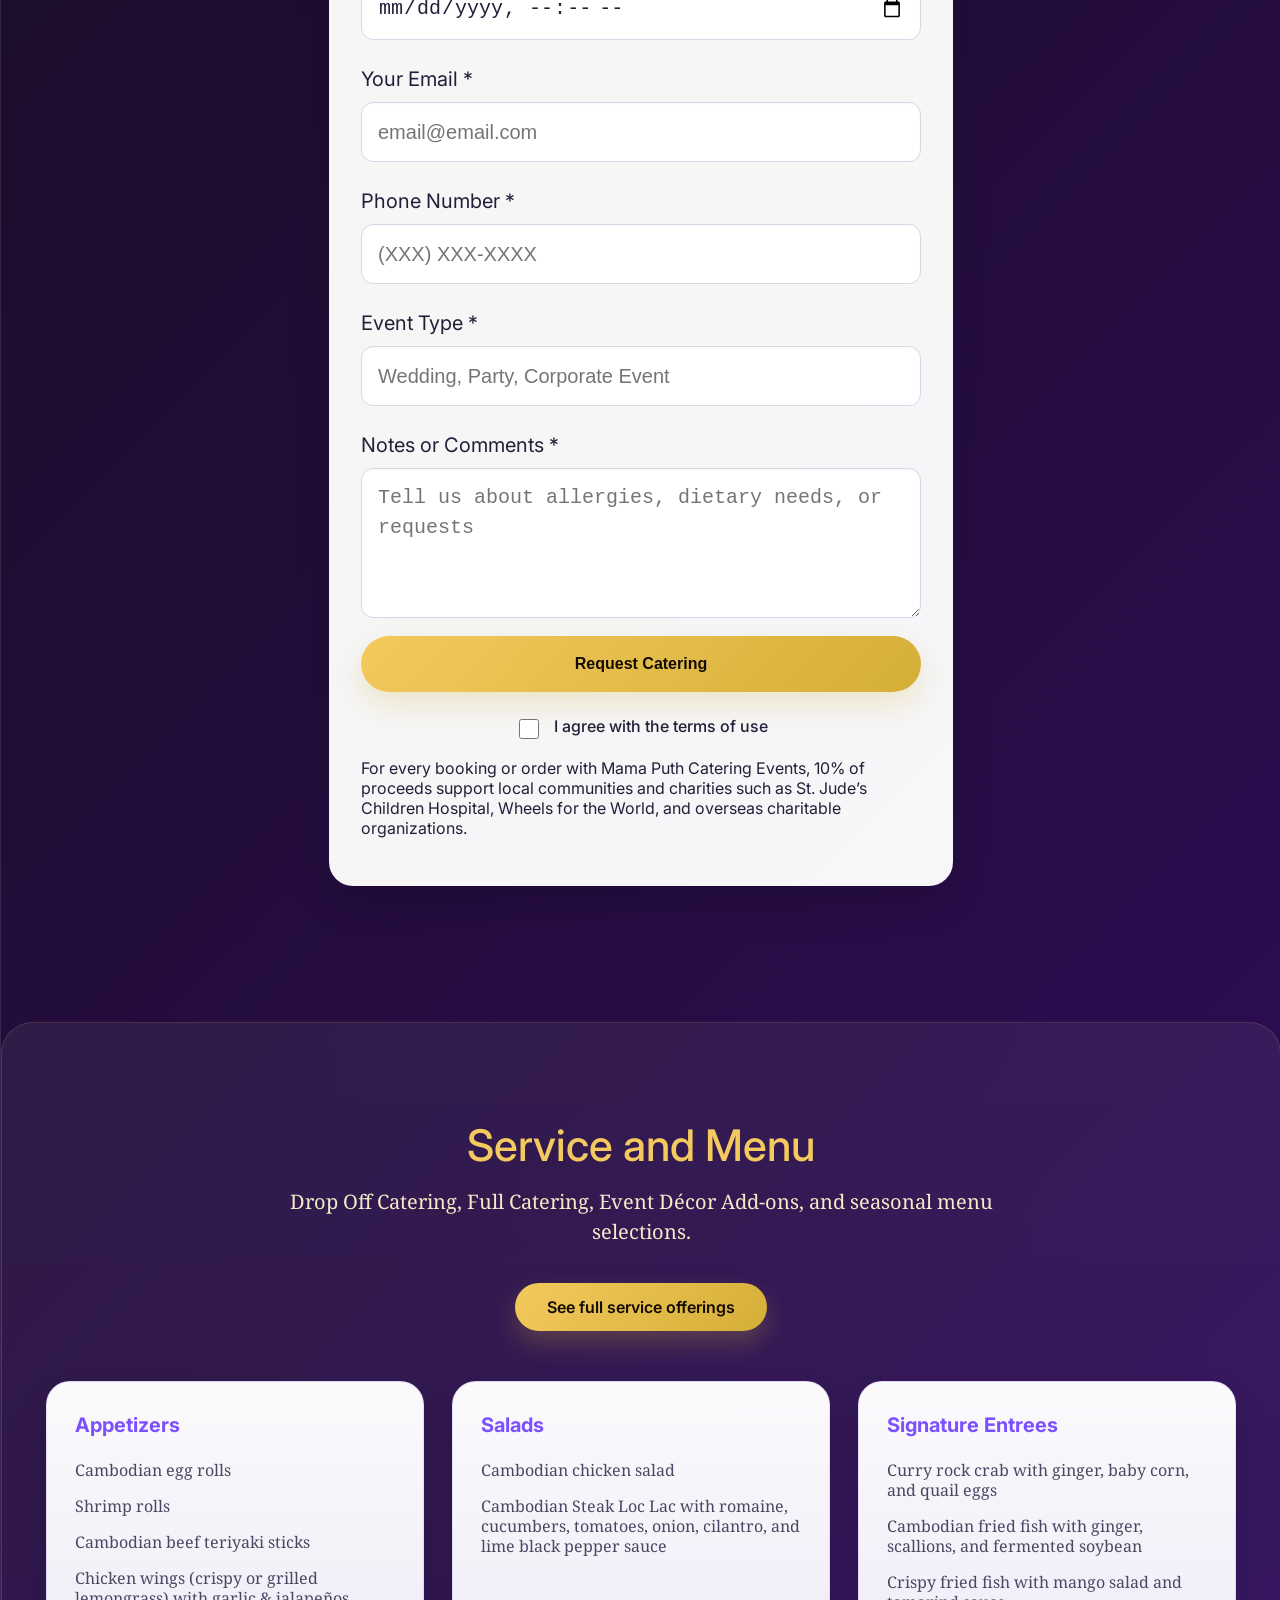
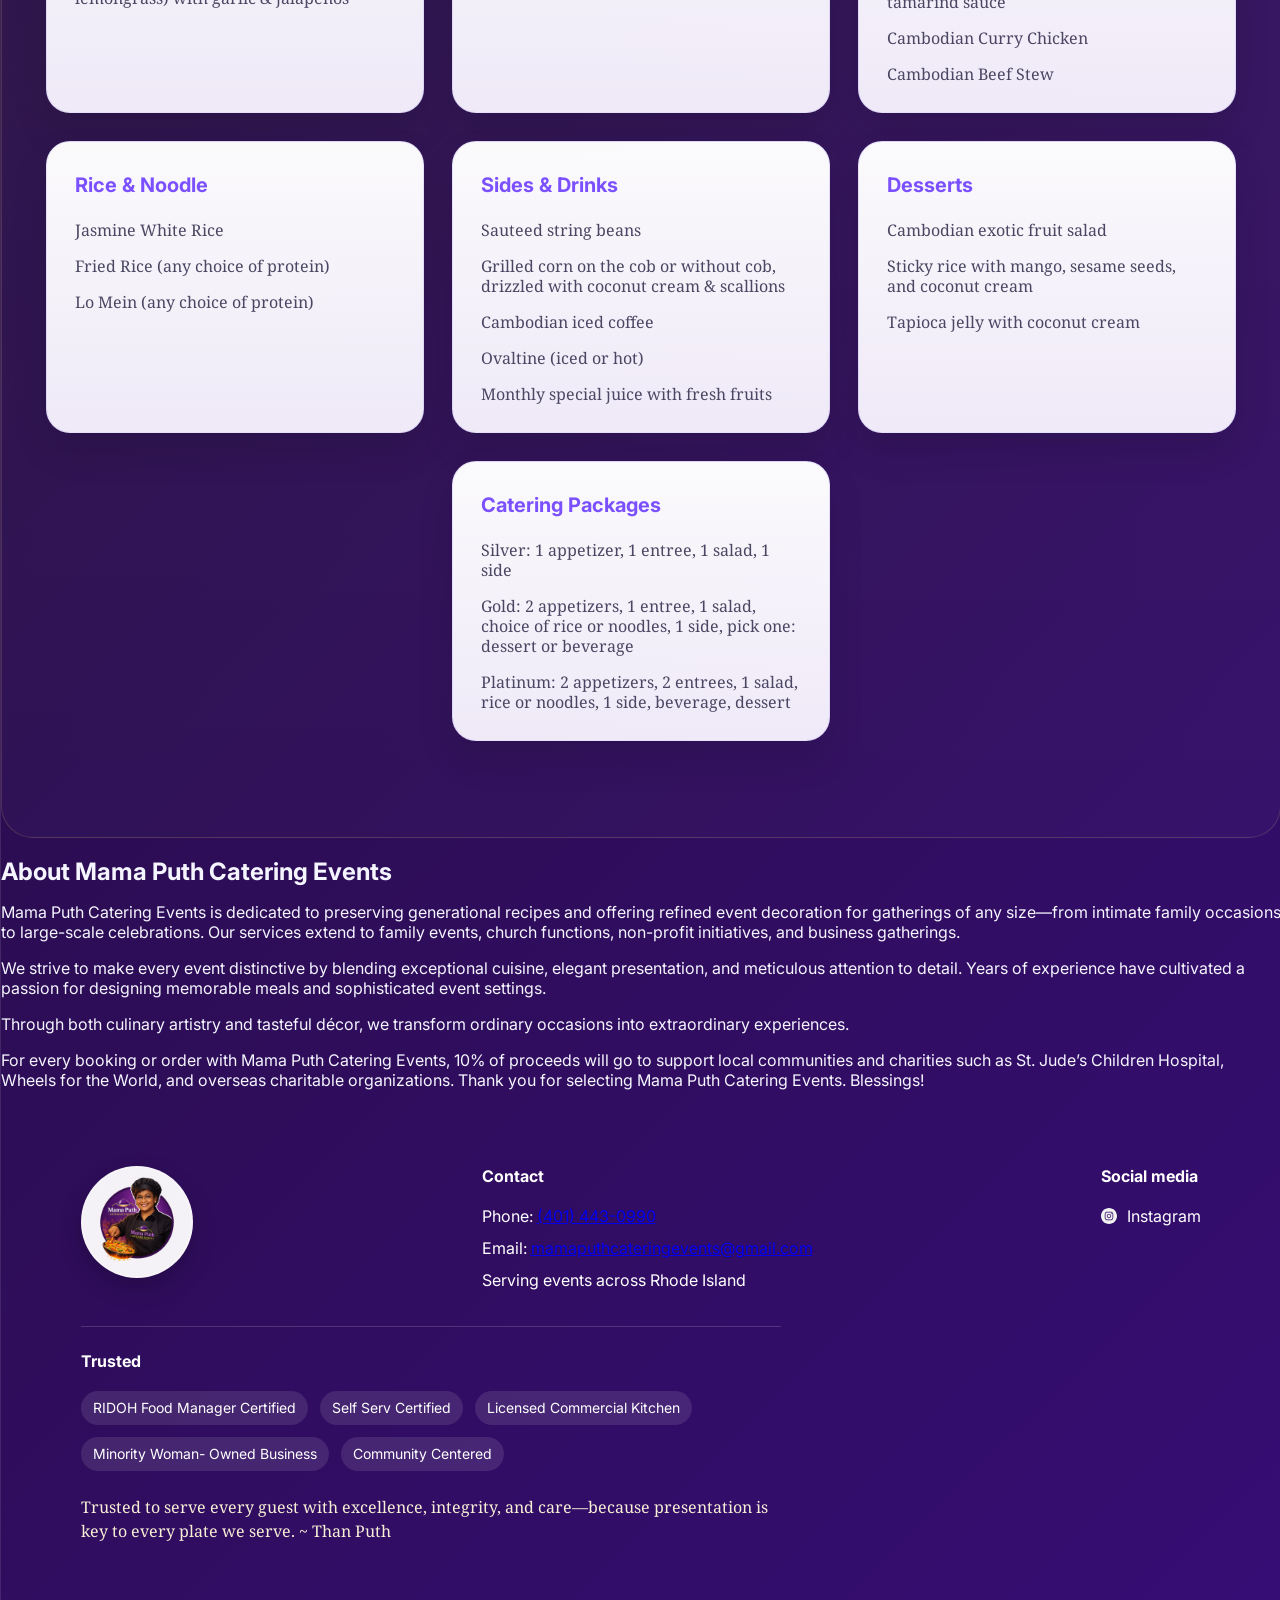
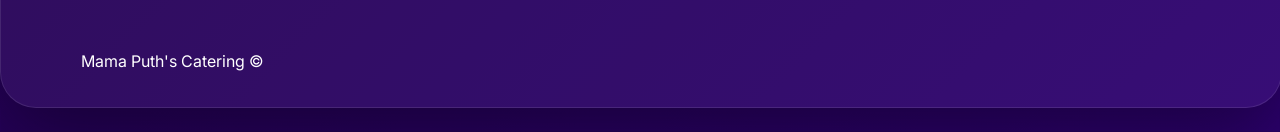
==== commit f0a5eab0: "Add phone number to contact sections Co-authored-by: Copilot <223556219+Copilot@users.noreply.github" ====
--- a/index.html
+++ b/index.html
@@ -320,6 +320,10 @@
           />
           <div class="footer__column">
             <h3 class="footer__column-heading">Contact</h3>
+            <p class="footer__paragraph">
+              Phone:
+              <a href="tel:+14014430990">(401) 443-0990</a>
+            </p>
             <p class="footer__paragraph">
               Email:
               <a href="mailto:mamaputhcateringevents@gmail.com"
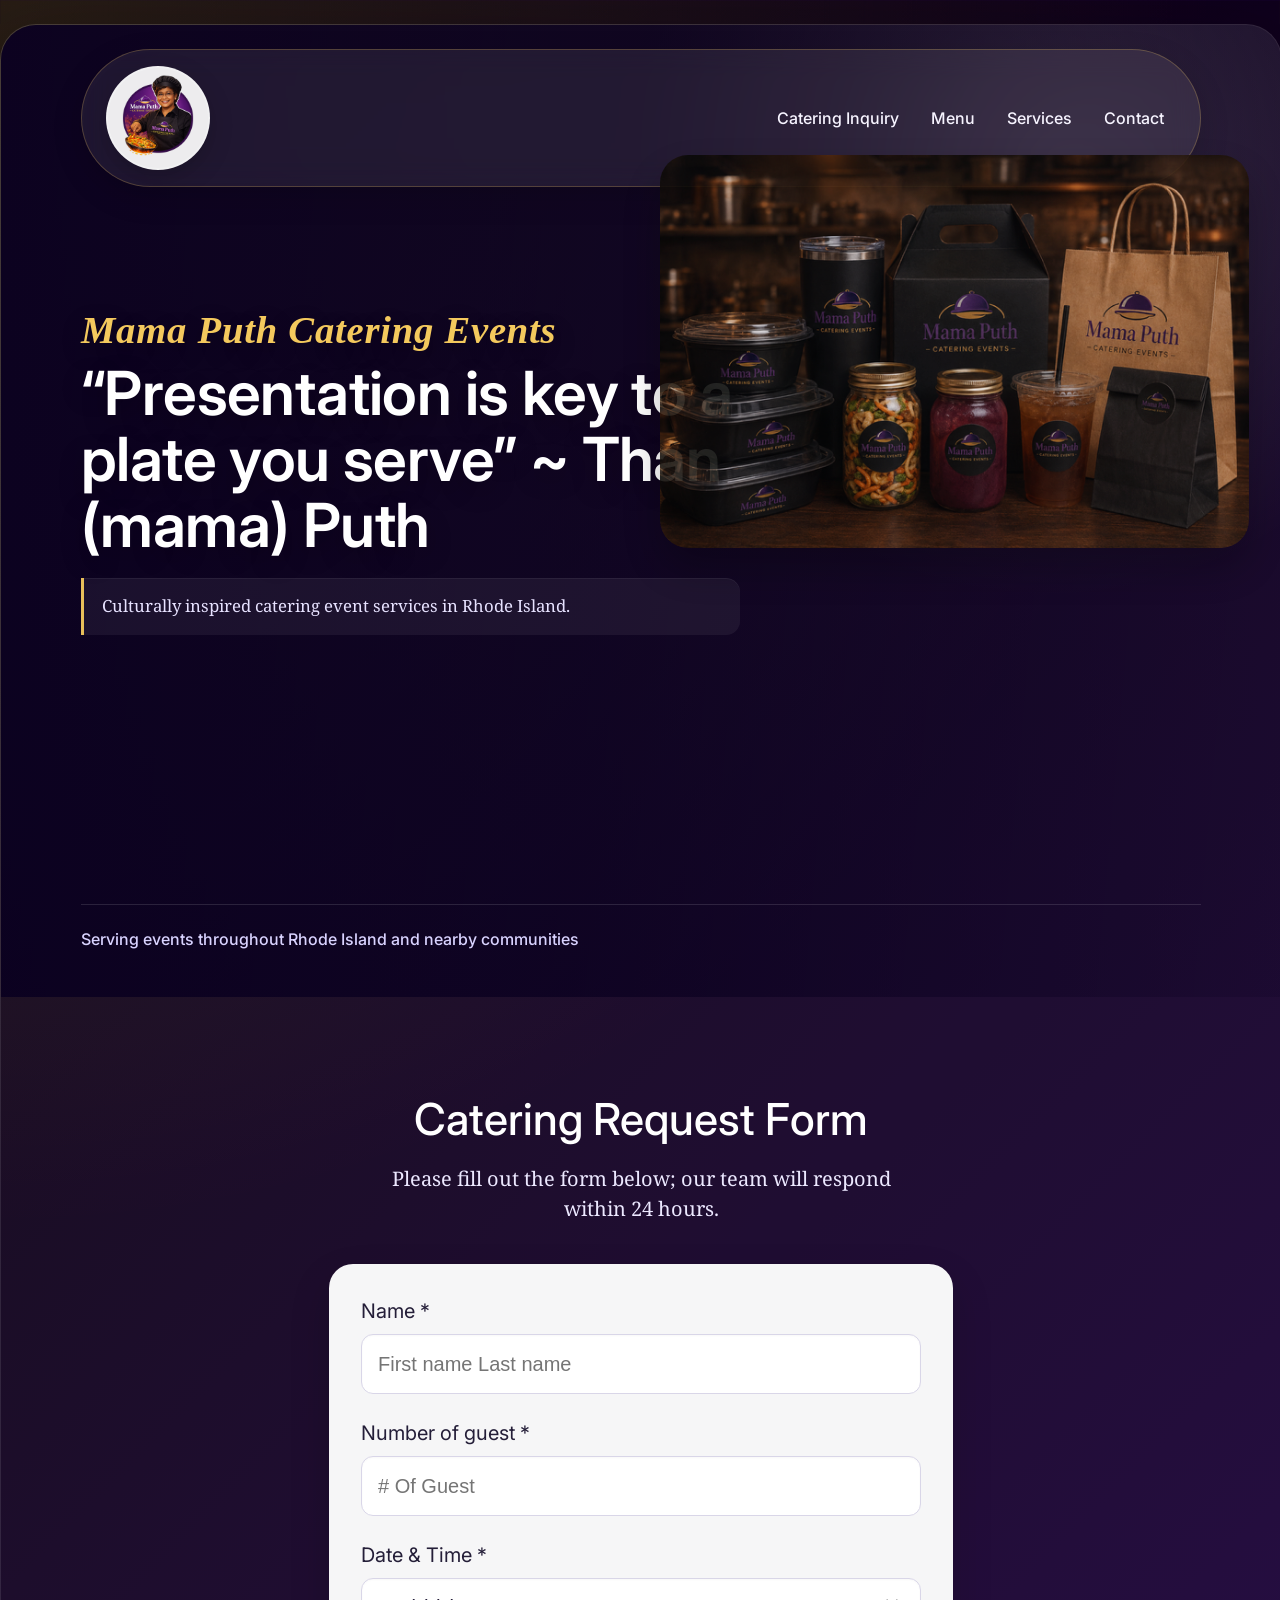
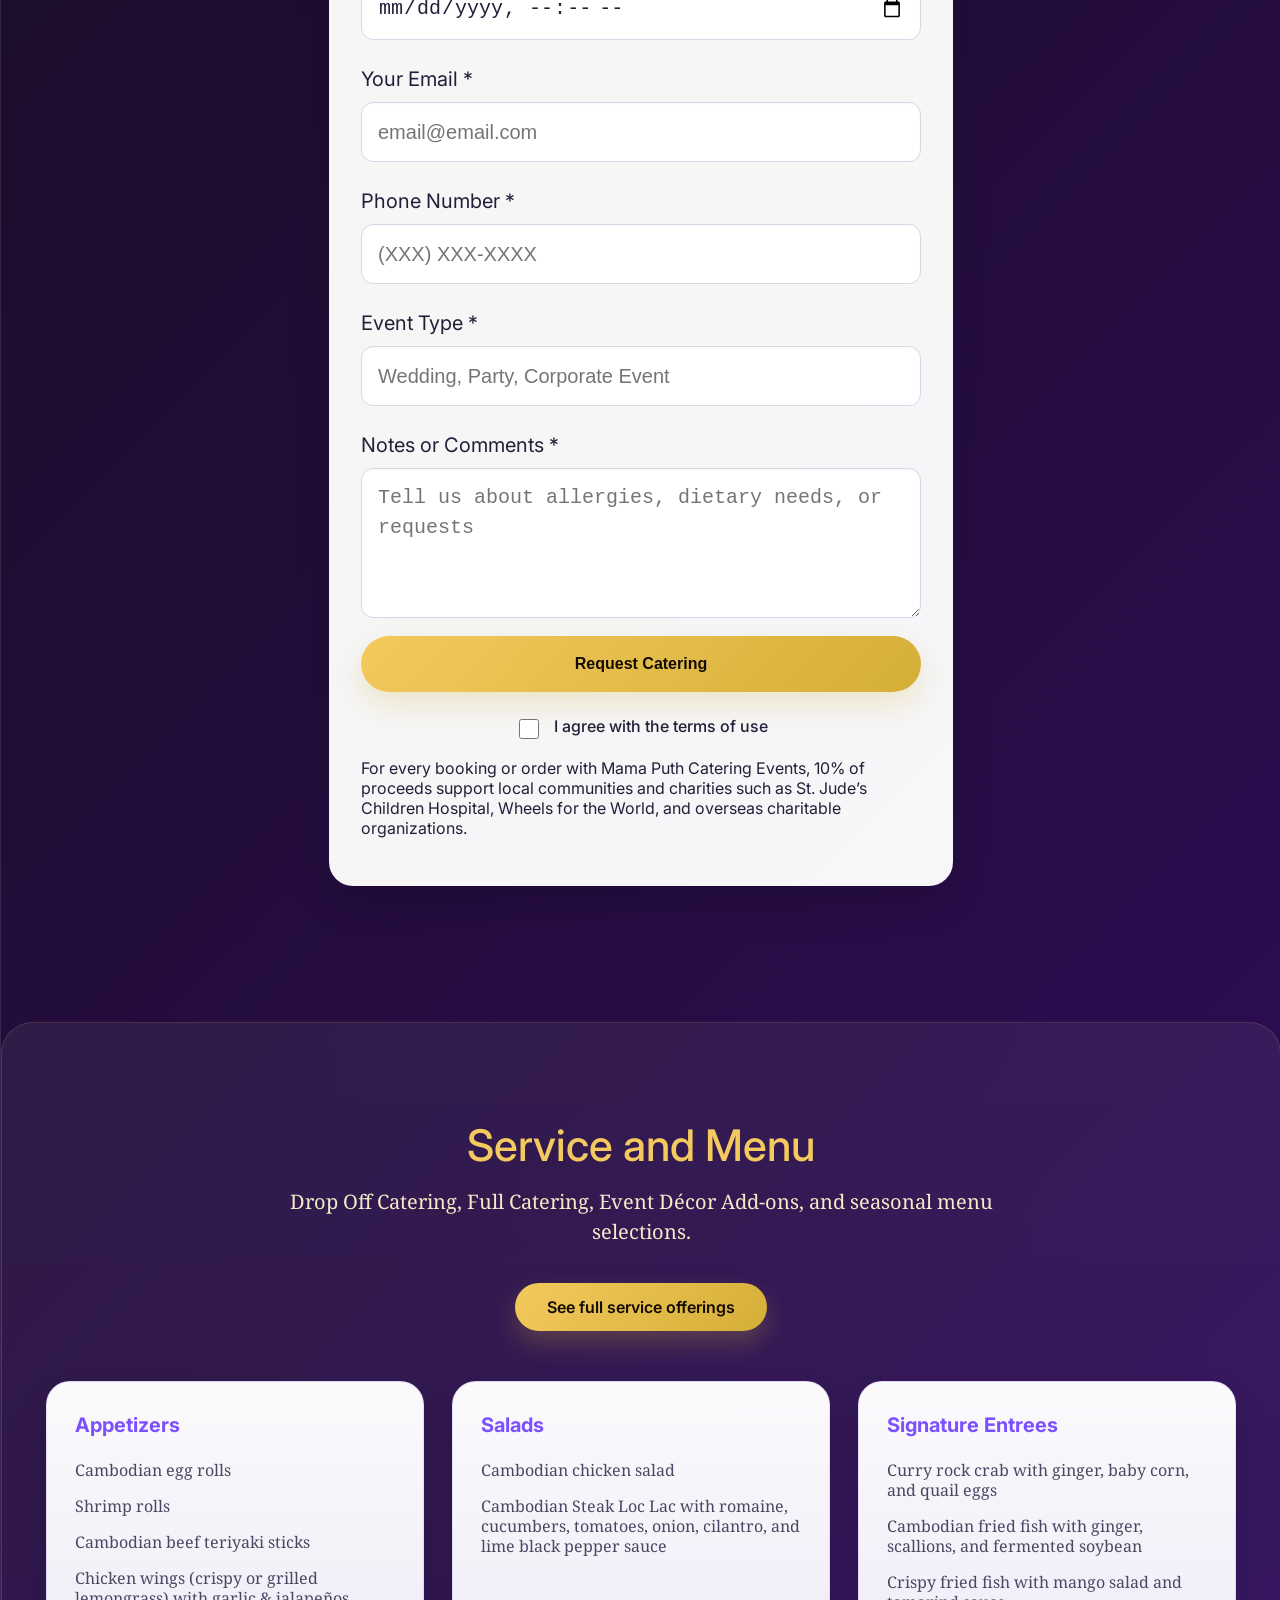
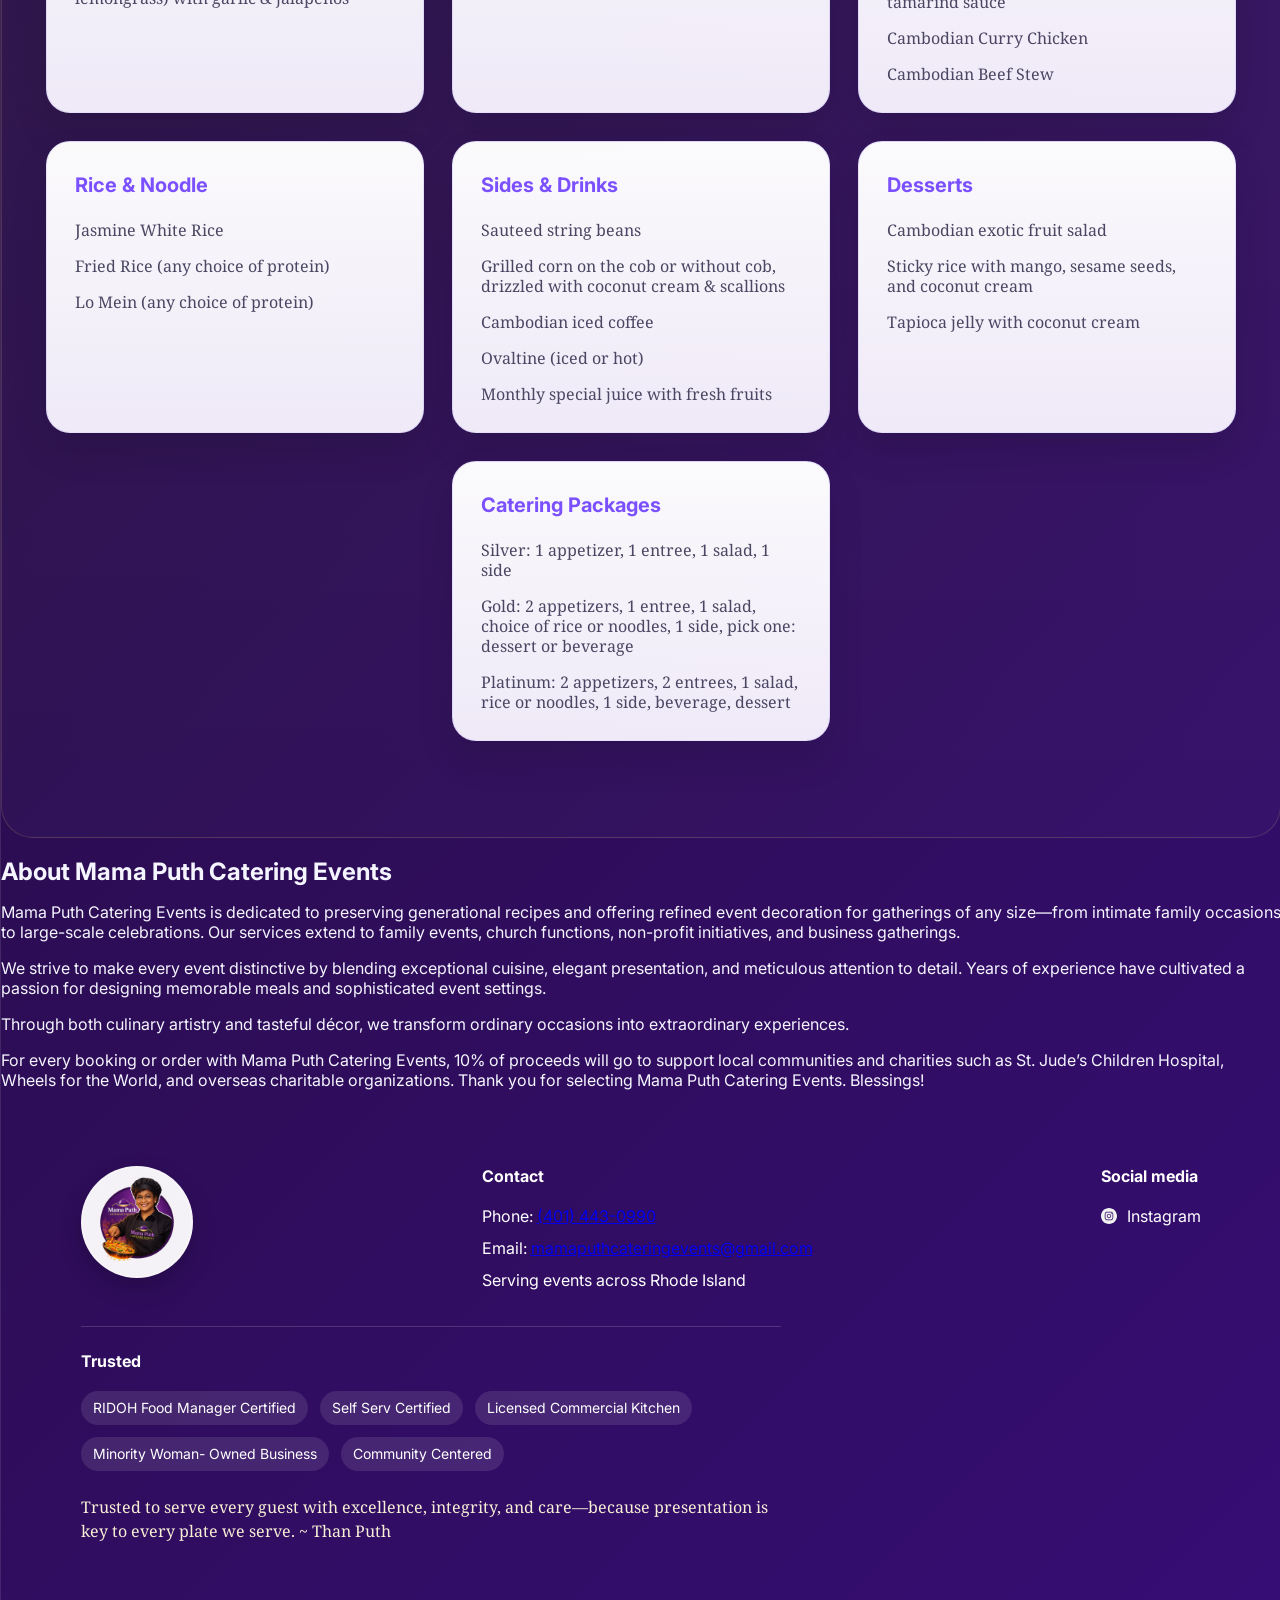
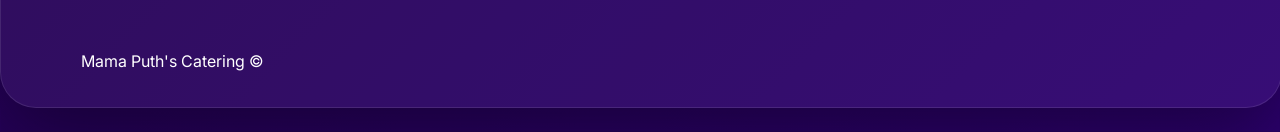
==== commit c9feb48a: "Fix contact name placeholder Co-authored-by: Copilot <223556219+Copilot@users.noreply.github.com>" ====
--- a/index.html
+++ b/index.html
@@ -90,7 +90,7 @@
                   name="name"
                   type="text"
                   class="form__input"
-                  placeholder="Firstname Lastname"
+                  placeholder="First name Last name"
                 />
               </label>
               <label for="number-of-guest" class="form__label">
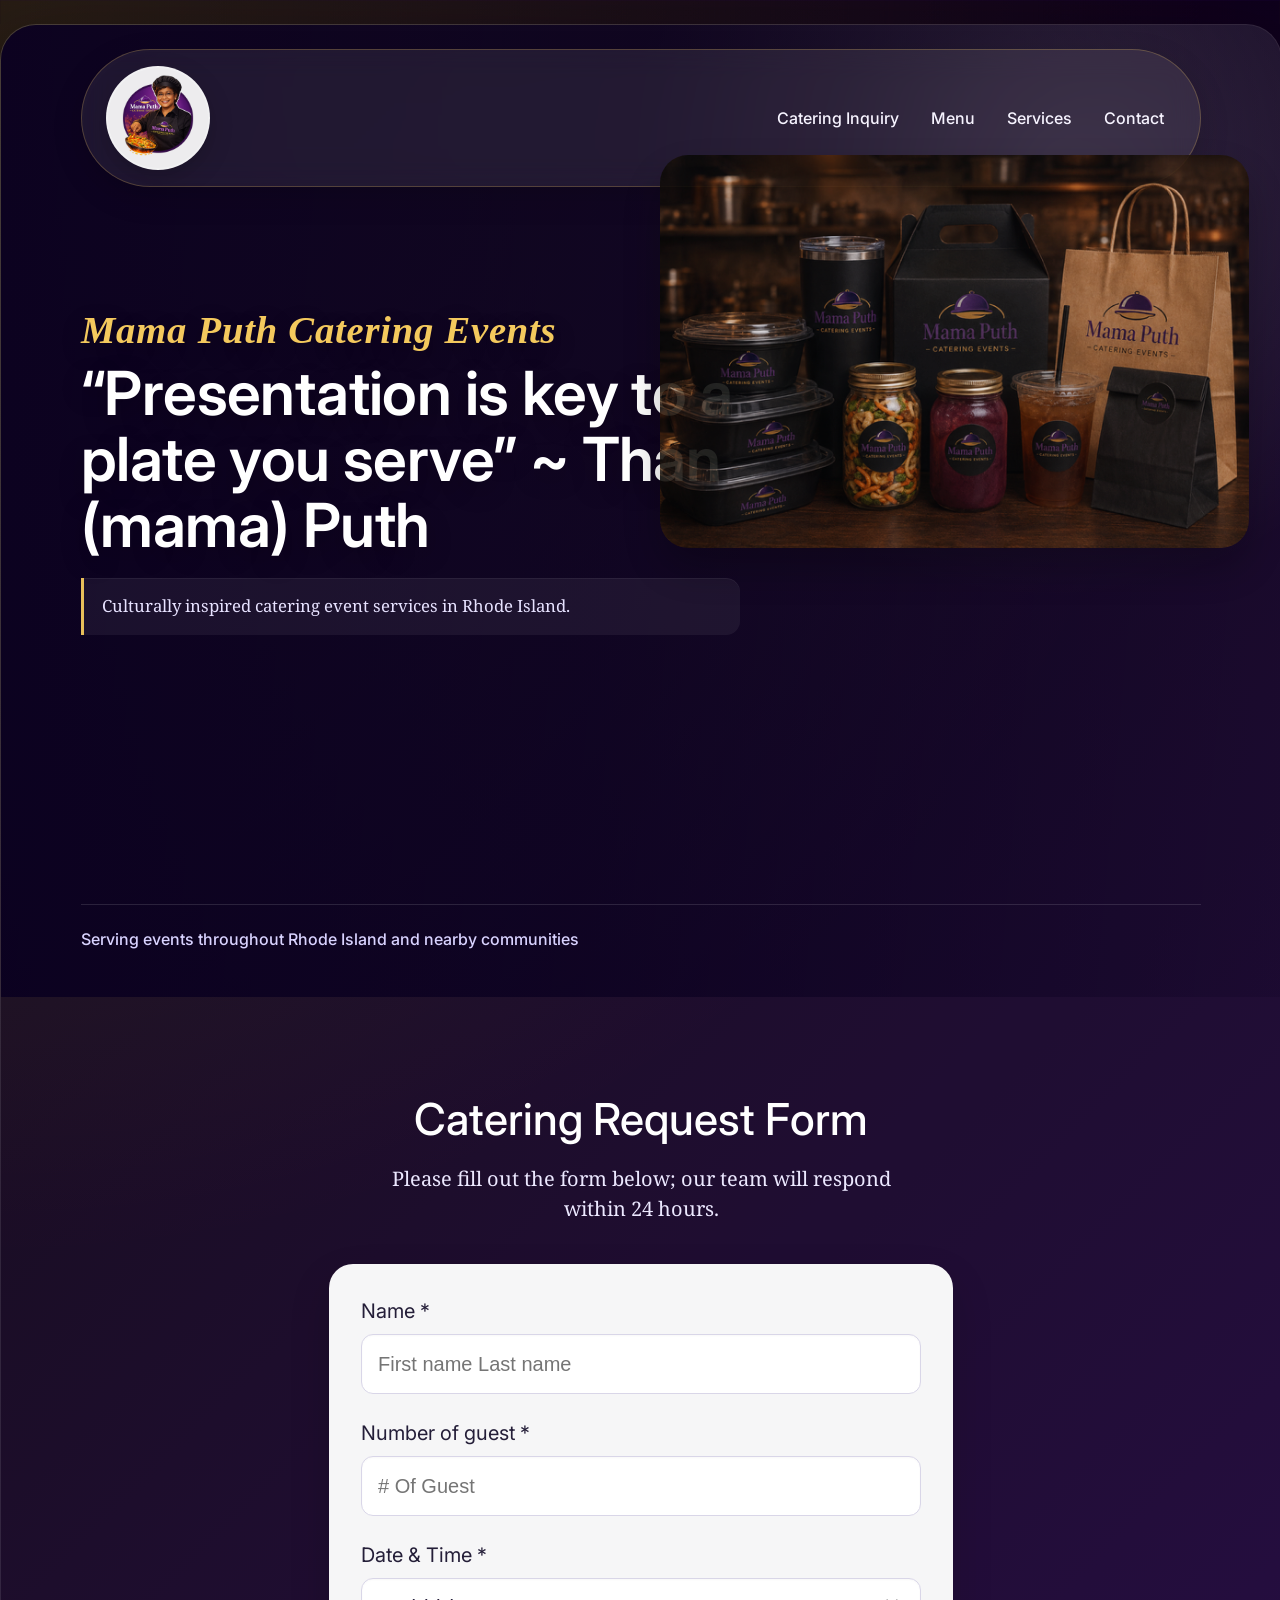
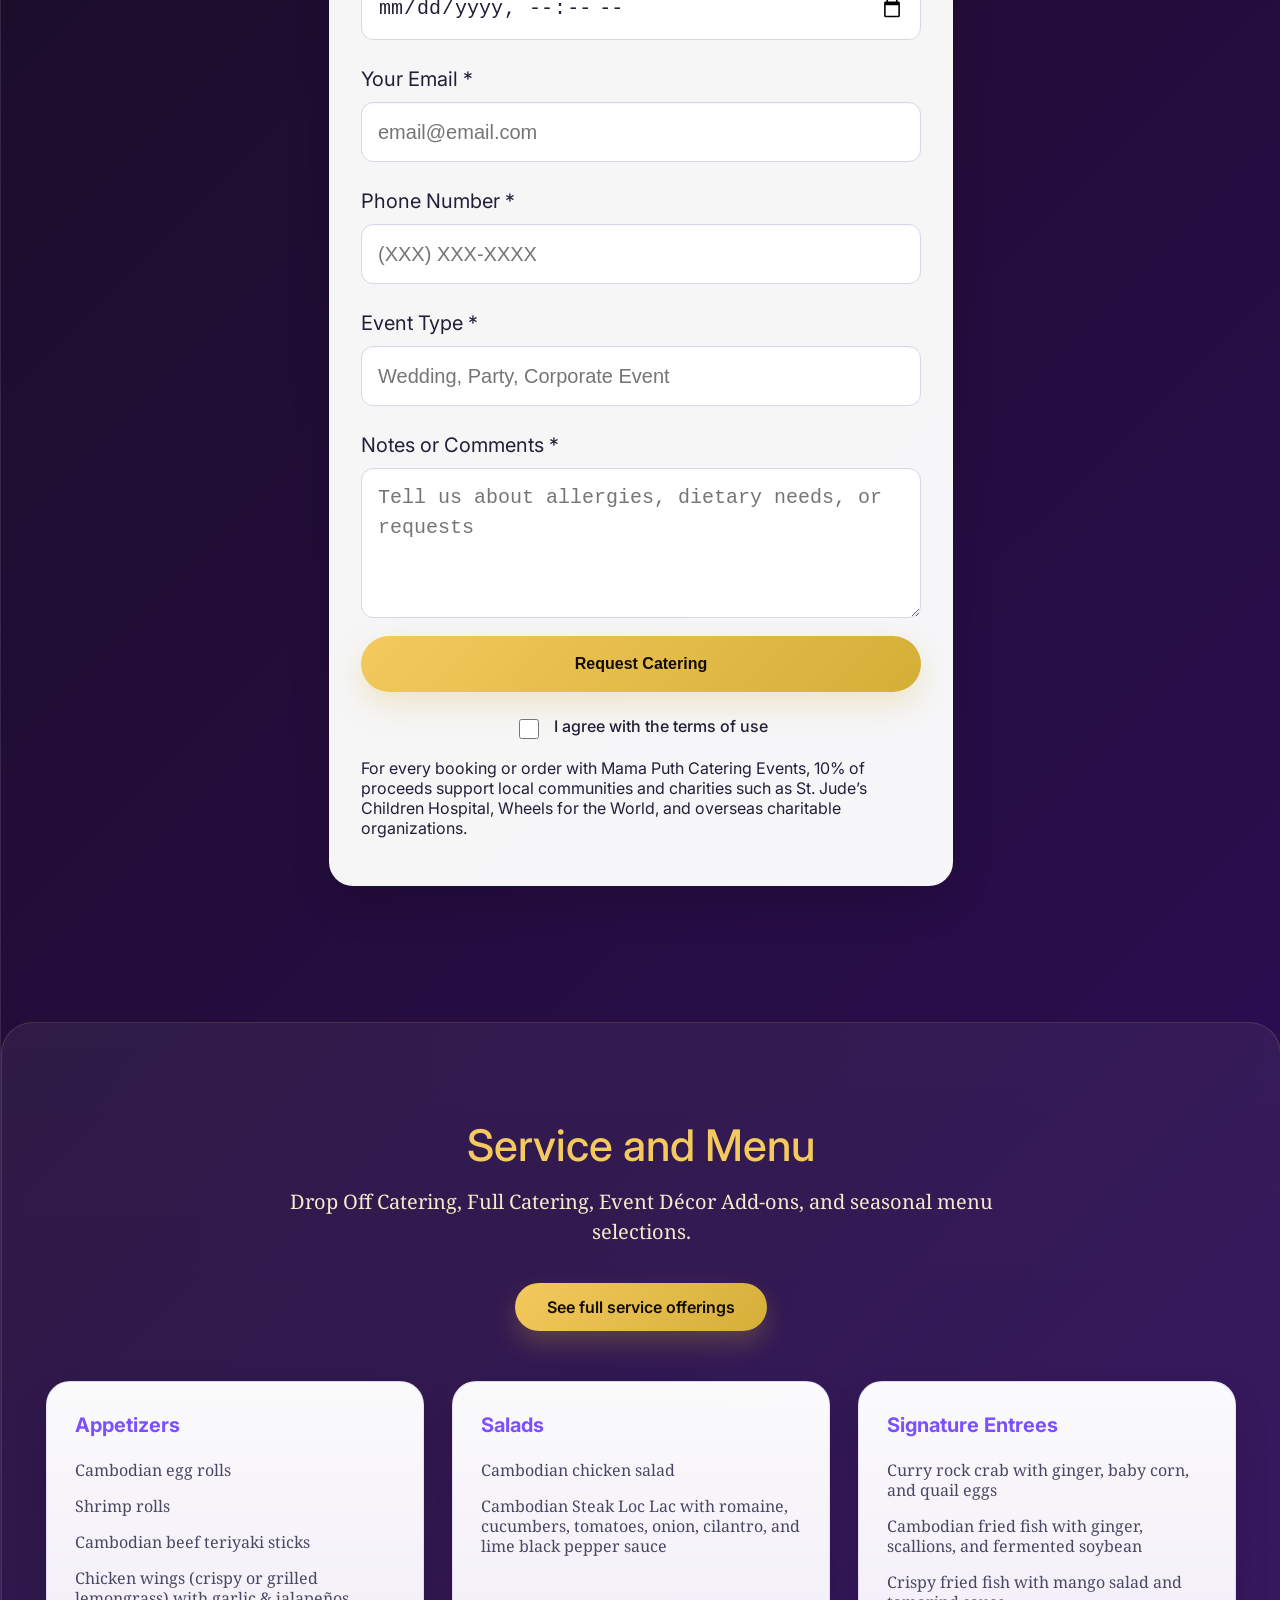
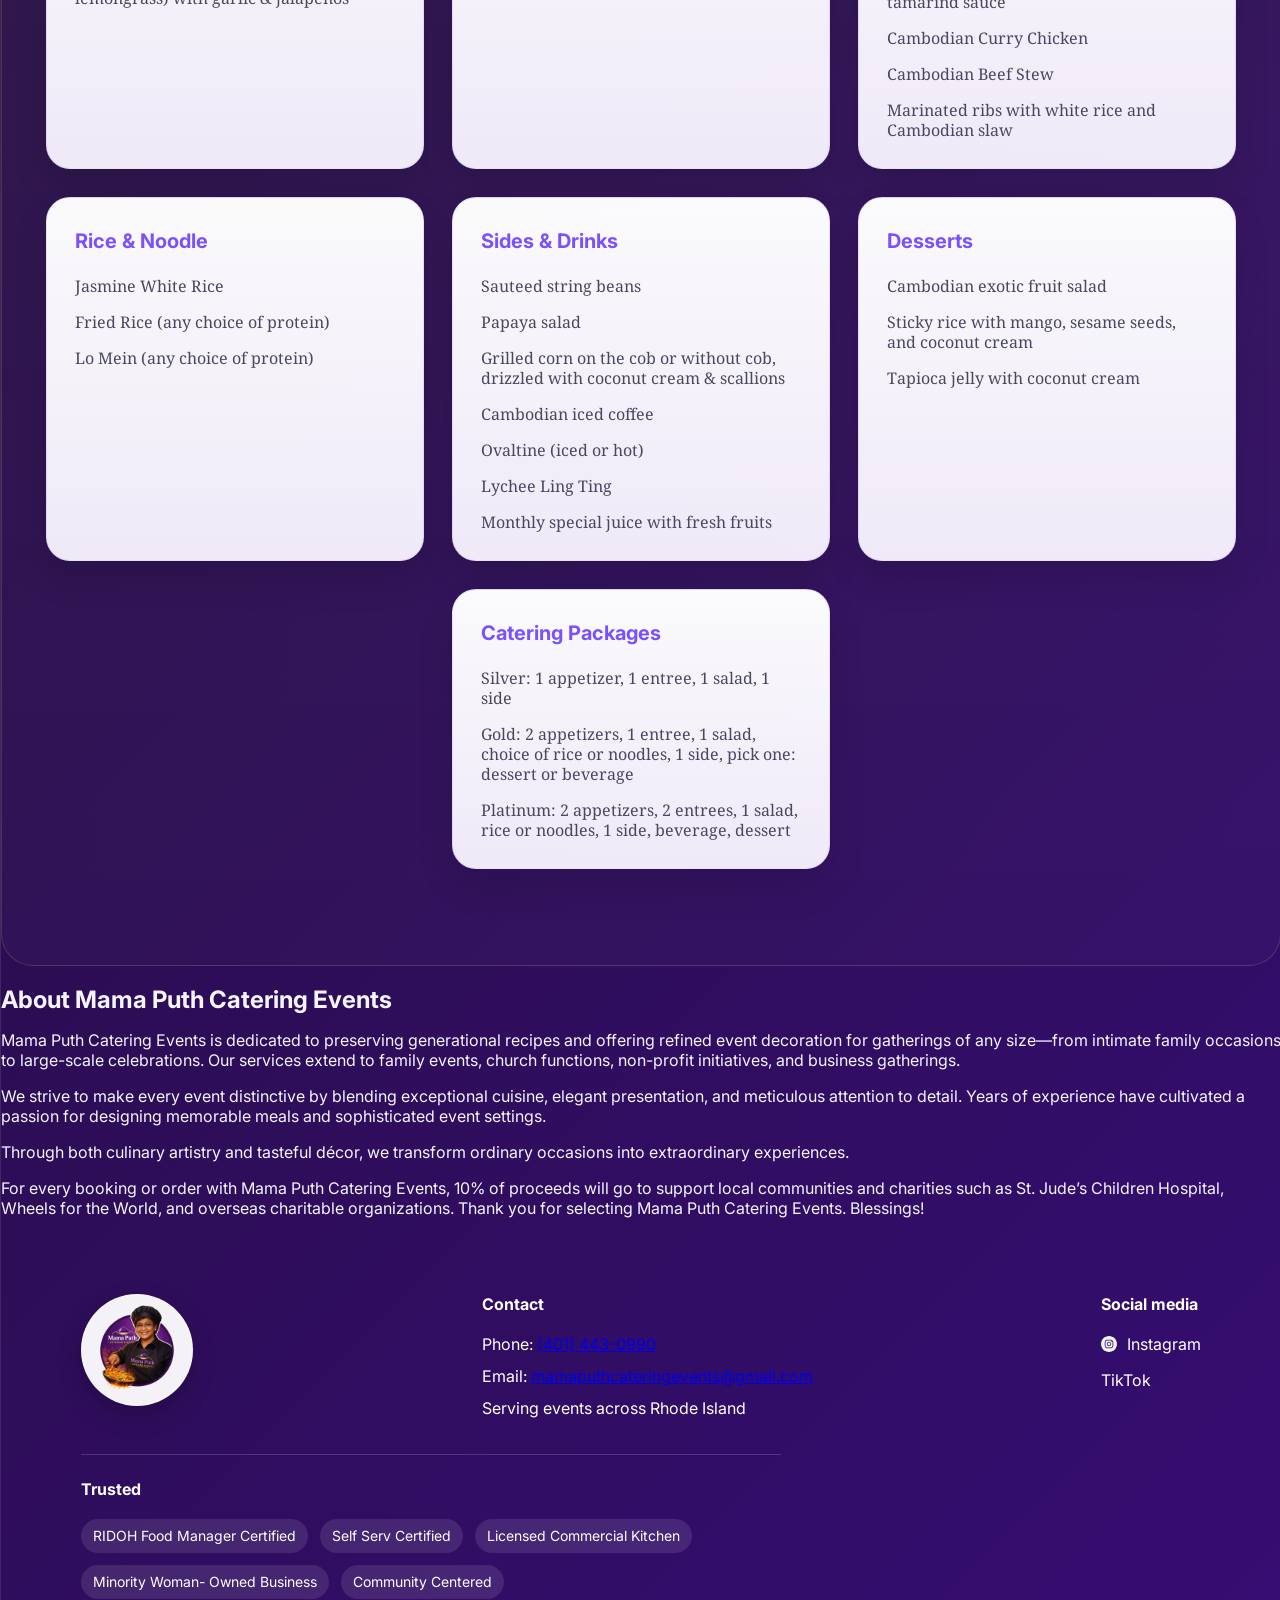
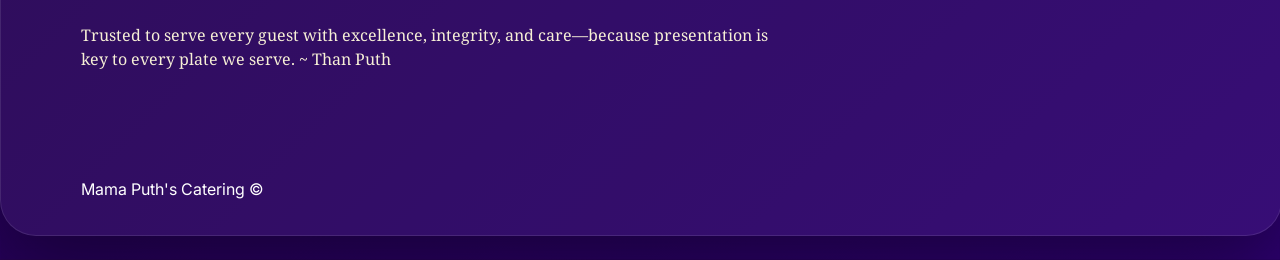
==== commit 02103fce: "Add TikTok and menu offerings Co-authored-by: Copilot <223556219+Copilot@users.noreply.github.com>" ====
--- a/index.html
+++ b/index.html
@@ -222,6 +222,9 @@
                 </li>
                 <li class="card__list-item">Cambodian Curry Chicken</li>
                 <li class="card__list-item">Cambodian Beef Stew</li>
+                <li class="card__list-item">
+                  Marinated ribs with white rice and Cambodian slaw
+                </li>
               </ul>
             </li>
             <li class="card">
@@ -238,12 +241,14 @@
               <h3 class="card__title">Sides & Drinks</h3>
               <ul class="card__list">
                 <li class="card__list-item">Sauteed string beans</li>
+                <li class="card__list-item">Papaya salad</li>
                 <li class="card__list-item">
                   Grilled corn on the cob or without cob, drizzled with coconut
                   cream & scallions
                 </li>
                 <li class="card__list-item">Cambodian iced coffee</li>
                 <li class="card__list-item">Ovaltine (iced or hot)</li>
+                <li class="card__list-item">Lychee Ling Ting</li>
                 <li class="card__list-item">
                   Monthly special juice with fresh fruits
                 </li>
@@ -346,6 +351,15 @@
                     alt="Instagram icon"
                     class="footer__social-icon"
                   />Instagram</a
+                >
+              </li>
+              <li class="footer__list-item">
+                <a
+                  href="https://www.tiktok.com/@mamaputhcateringe"
+                  target="_blank"
+                  rel="noopener noreferrer"
+                  class="footer__social-link"
+                  >TikTok</a
                 >
               </li>
             </ul>
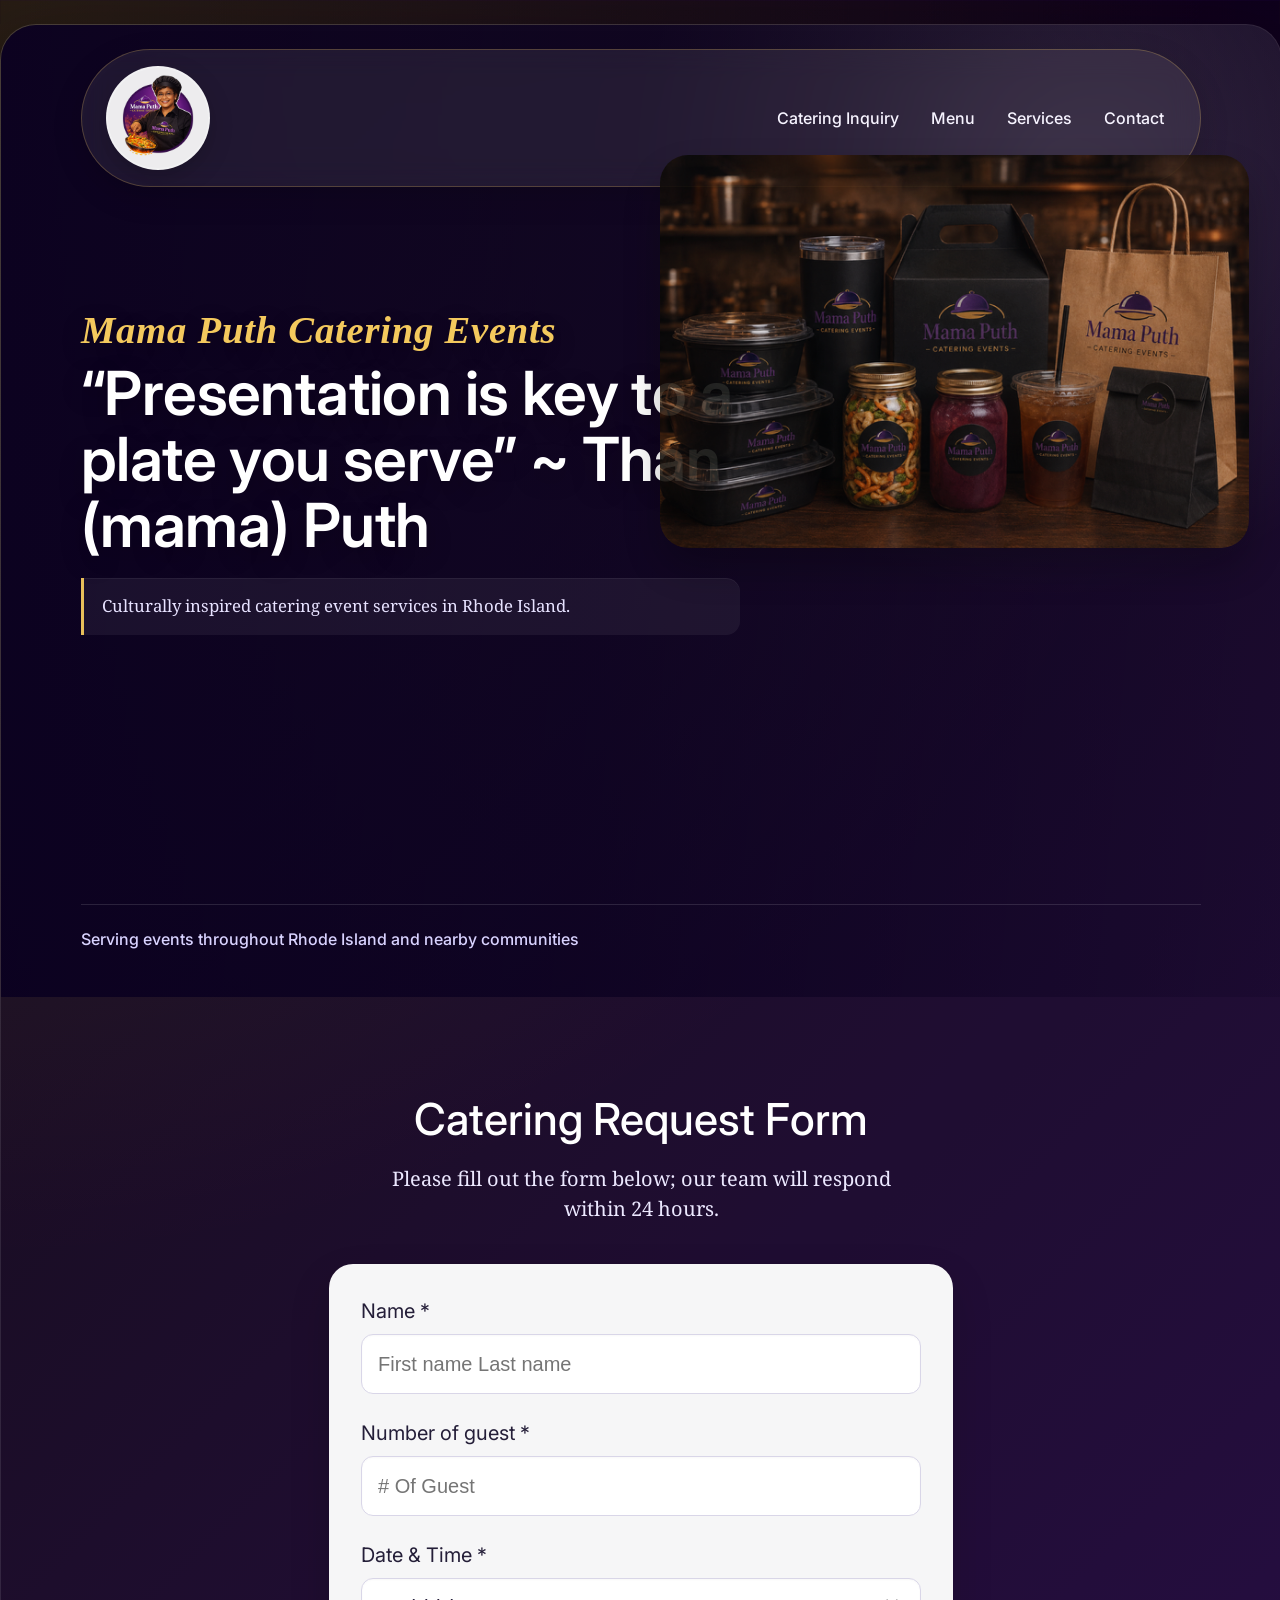
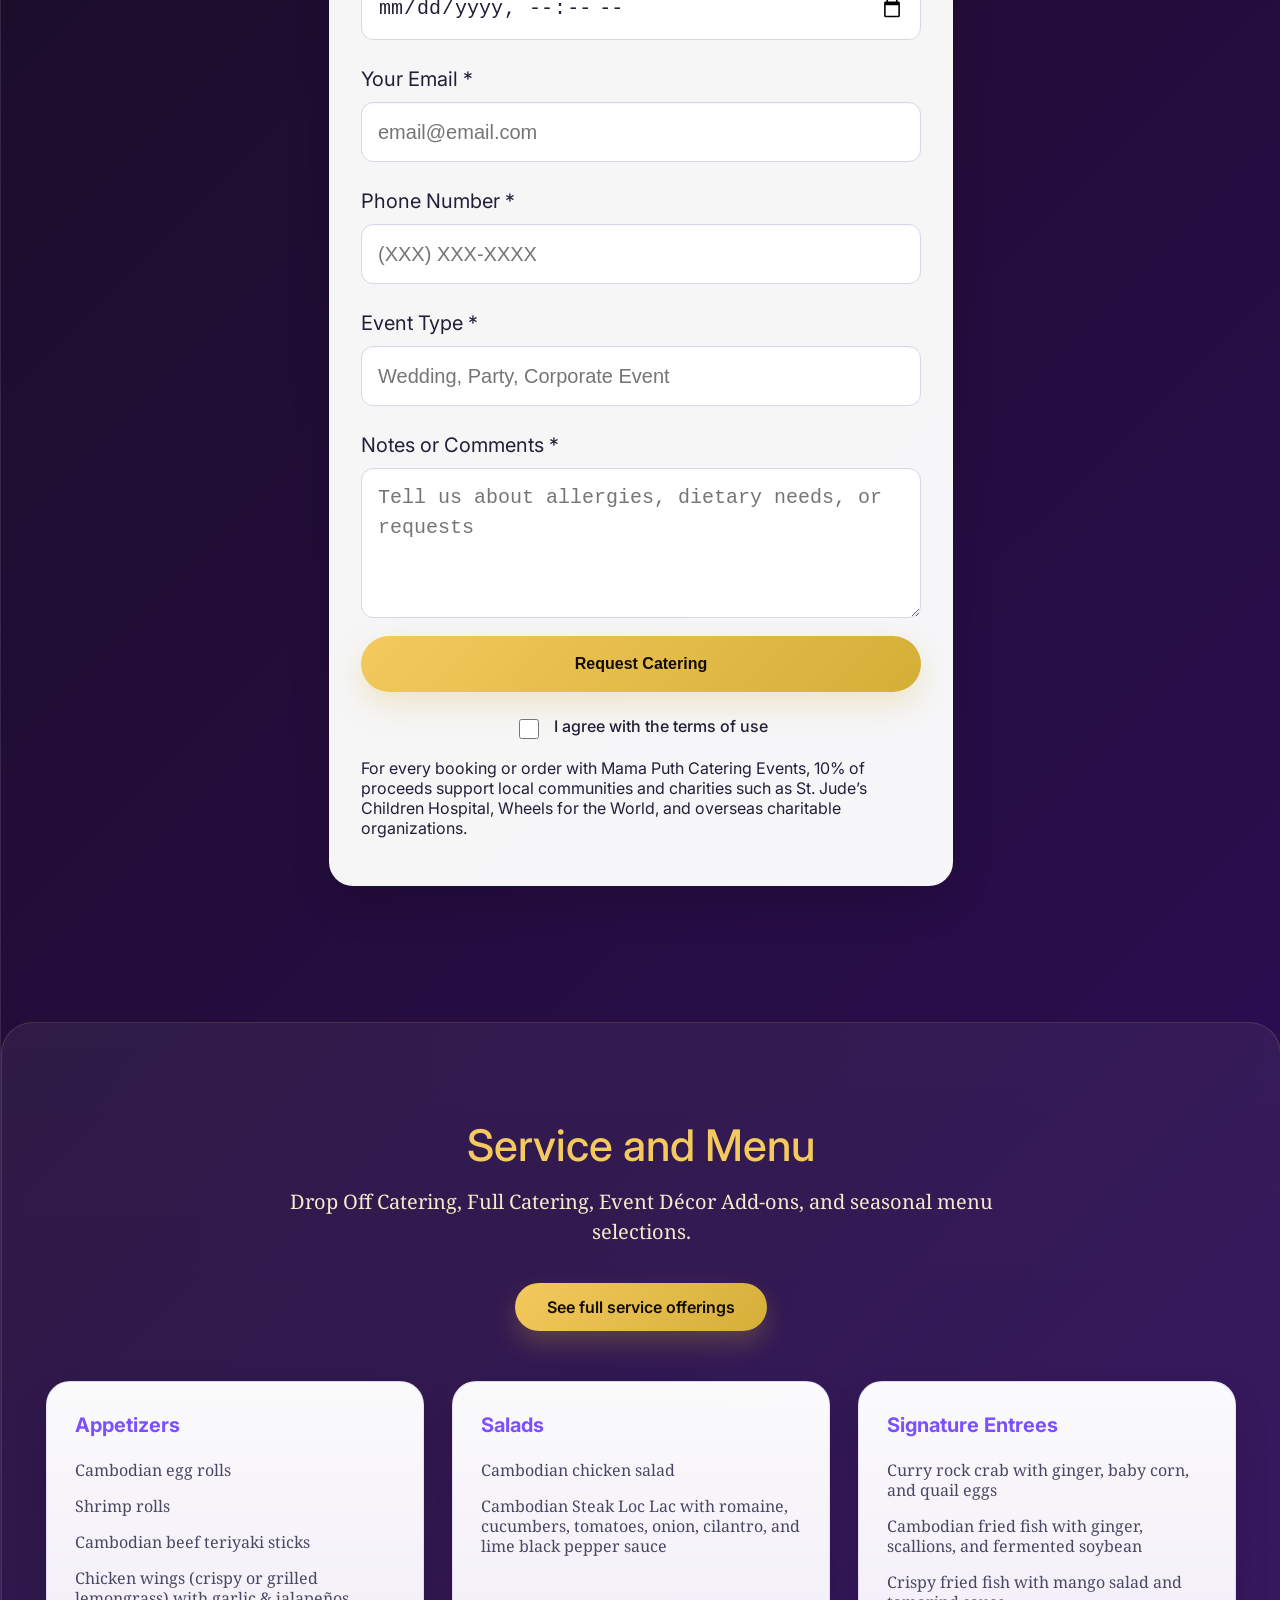
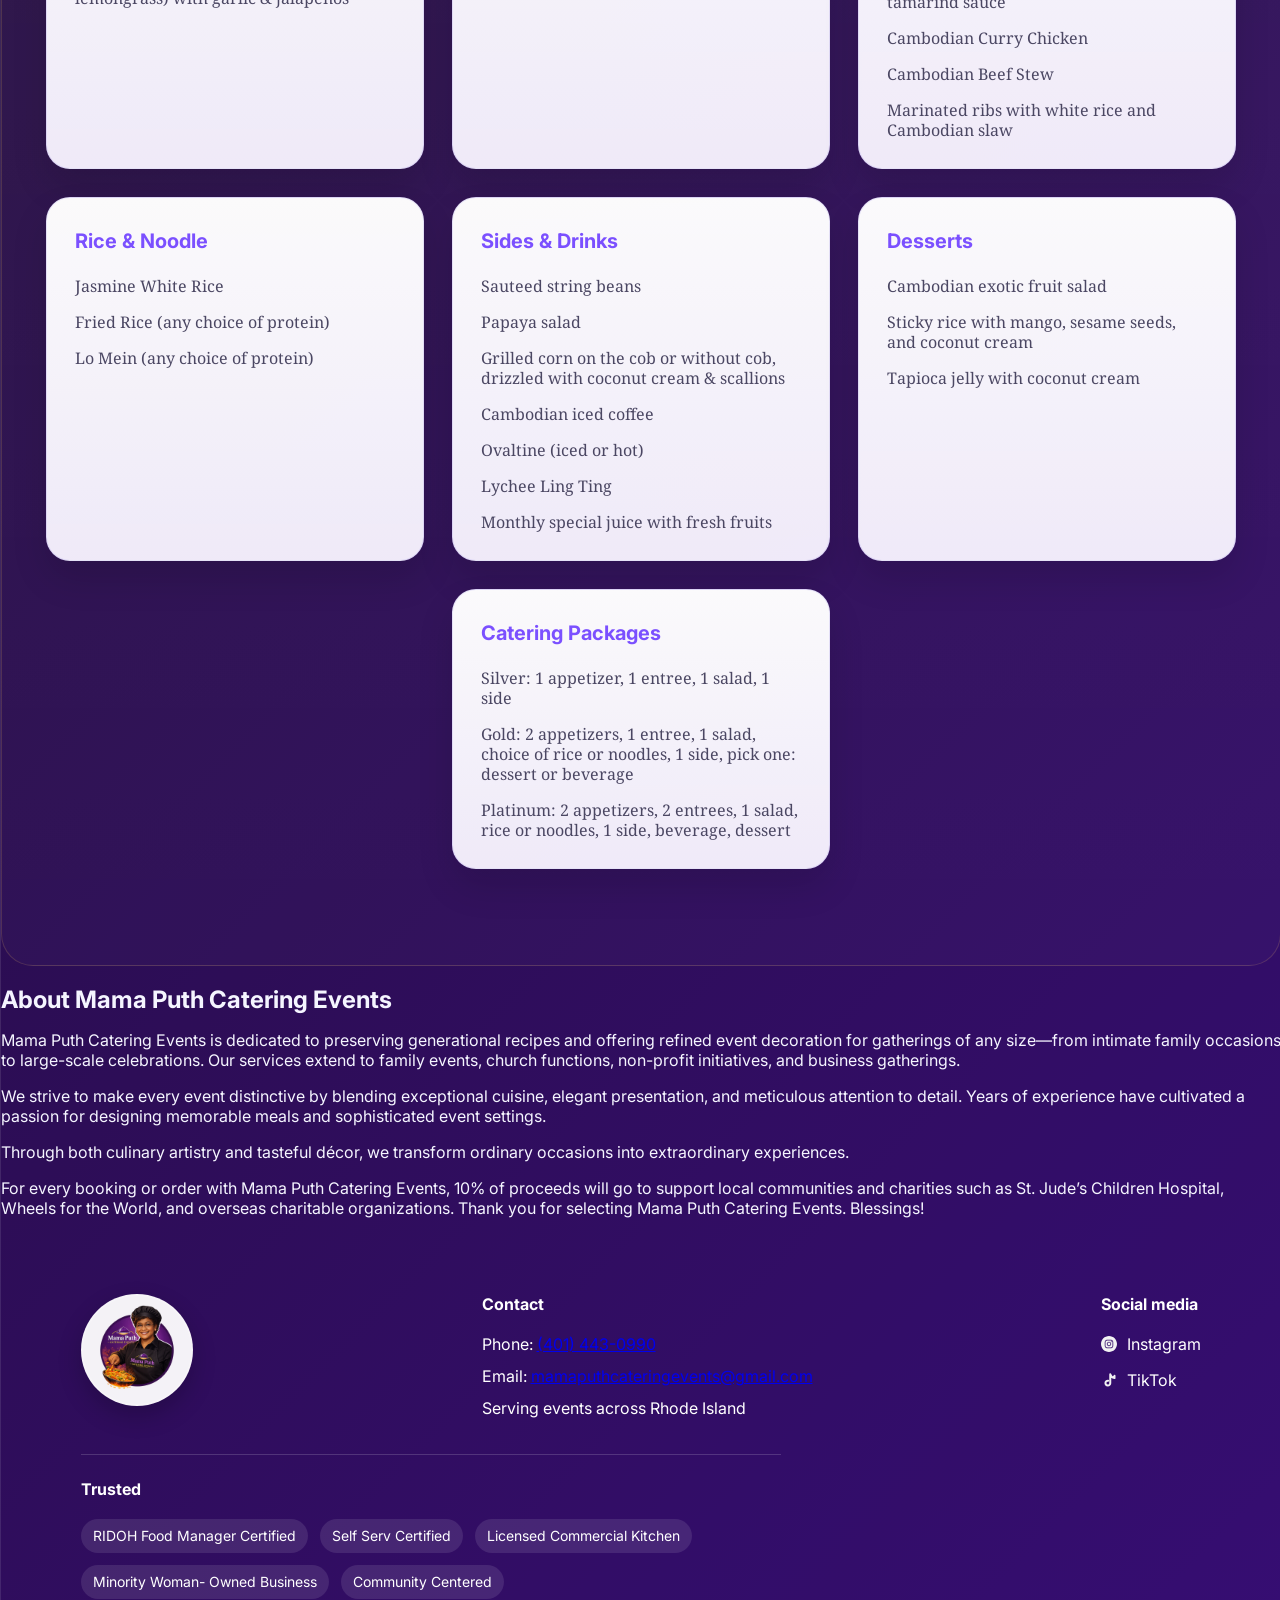
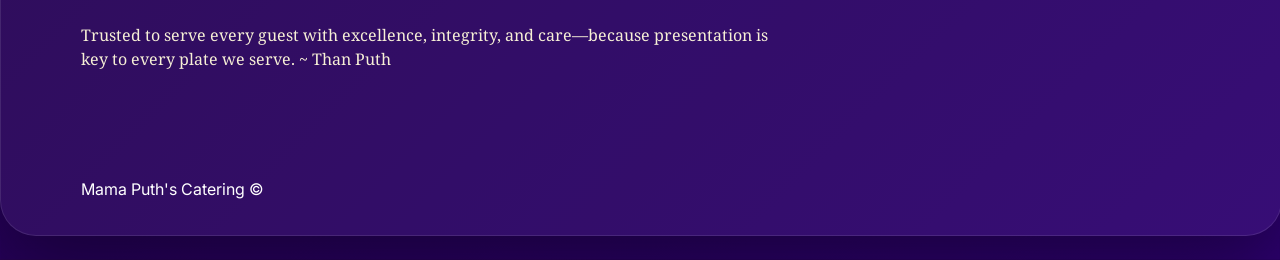
==== commit e2118572: "Add TikTok icon to social links Co-authored-by: Copilot <223556219+Copilot@users.noreply.github.com>" ====
--- a/index.html
+++ b/index.html
@@ -359,7 +359,11 @@
                   target="_blank"
                   rel="noopener noreferrer"
                   class="footer__social-link"
-                  >TikTok</a
+                  ><img
+                    src="./images/tiktok_white.svg"
+                    alt="TikTok icon"
+                    class="footer__social-icon"
+                  />TikTok</a
                 >
               </li>
             </ul>
